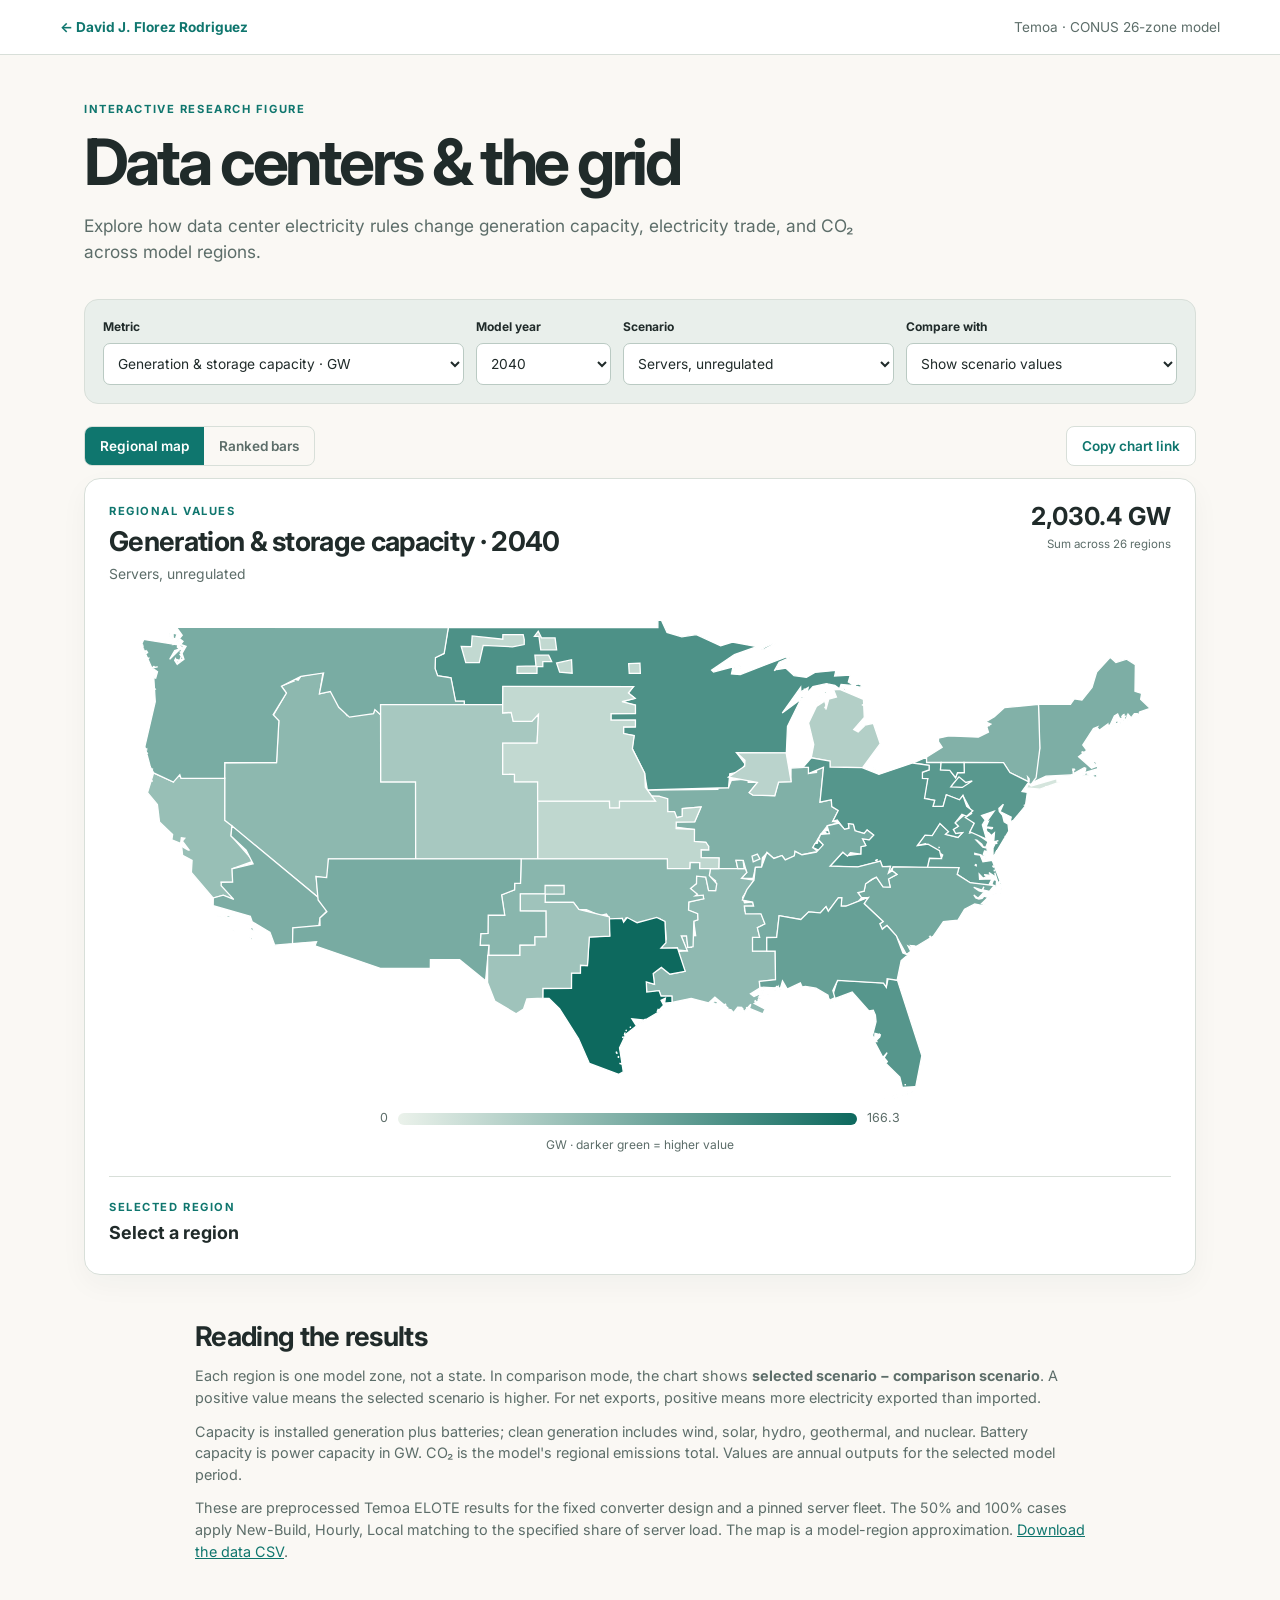
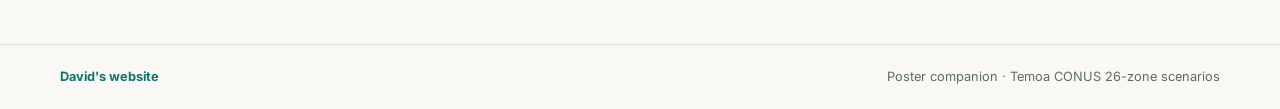
==== elote.html @ 329462c3 "temoa poster dashboard" ====
<!doctype html>
<html lang="en">
<head>
  <meta charset="utf-8">
  <meta name="viewport" content="width=device-width,initial-scale=1">
  <meta name="description" content="Explore regional results from Temoa data center scenarios: capacity, net electricity exports, and CO₂ emissions.">
  <title>Data centers & the grid · David J. Florez Rodriguez</title>
  <link rel="preconnect" href="https://fonts.googleapis.com">
  <link rel="preconnect" href="https://fonts.gstatic.com" crossorigin>
  <link href="https://fonts.googleapis.com/css2?family=Inter:wght@400;500;600;700&display=swap" rel="stylesheet">
  <link rel="stylesheet" href="elote.css">
  <script src="elote.js" defer></script>
</head>
<body>
  <a class="skip" href="#main">Skip to dashboard</a>
  <header class="topbar">
    <a class="home" href="index.html">← David J. Florez Rodriguez</a>
    <span>Temoa · CONUS 26-zone model</span>
  </header>
  <main id="main">
    <div class="intro">
      <div class="eyebrow">Interactive research figure</div>
      <h1>Data centers & the grid</h1>
      <p>Explore how data center electricity rules change generation capacity, electricity trade, and CO₂ across model regions.</p>
    </div>
    <section class="controls" aria-label="Chart controls">
      <div class="control"><label for="metric">Metric</label><select id="metric">
        <option value="capacity_gw">Generation & storage capacity · GW</option>
        <option value="clean_gw">Clean generation capacity · GW</option>
        <option value="battery_gw">Battery capacity · GW</option>
        <option value="net_exports_twh">Net electricity exports · TWh/yr</option>
        <option value="co2_mt">CO₂ emissions · Mt/yr</option>
      </select></div>
      <div class="control"><label for="year">Model year</label><select id="year">
        <option>2027</option><option>2030</option><option>2035</option><option selected>2040</option>
      </select></div>
      <div class="control"><label for="scenario">Scenario</label><select id="scenario">
        <option value="no_servers">No servers</option>
        <option value="unregulated" selected>Servers, unregulated</option>
        <option value="covered_50">Servers, 50% covered</option>
        <option value="covered_100">Servers, 100% covered</option>
      </select></div>
      <div class="control"><label for="compare">Compare with</label><select id="compare">
        <option value="none" selected>Show scenario values</option>
        <option value="no_servers">No servers</option>
        <option value="unregulated">Servers, unregulated</option>
        <option value="covered_50">Servers, 50% covered</option>
        <option value="covered_100">Servers, 100% covered</option>
      </select></div>
    </section>
    <div class="viewrow">
      <div class="segmented" aria-label="Graph type">
        <button id="map-tab" type="button" class="active" aria-pressed="true">Regional map</button>
        <button id="bars-tab" type="button" aria-pressed="false">Ranked bars</button>
      </div>
      <button id="share" type="button">Copy chart link</button>
    </div>
    <section class="chart" aria-label="Scenario results">
      <div class="chart-head"><div><div class="eyebrow" id="chart-kicker">Regional values</div><h2 id="chart-title"></h2><p id="chart-subtitle"></p></div><div id="national" class="national"></div></div>
      <div id="error" role="alert" hidden></div>
      <div id="map-panel"><svg id="map" role="img" aria-label="Map of modeled US electricity regions" viewBox="0 0 960 480" preserveAspectRatio="xMidYMid meet"></svg></div>
      <div id="bars-panel" hidden><div id="bars"></div></div>
      <div class="legend"><span id="legend-low"></span><div id="gradient"></div><span id="legend-high"></span></div>
      <p id="legend-note" class="legend-note"></p>
      <div class="region-detail" aria-live="polite"><div><span class="eyebrow">Selected region</span><h3 id="detail-region">Select a region</h3></div><div id="detail-value"></div></div>
    </section>
    <section class="notes">
      <h2>Reading the results</h2>
      <p>Each region is one model zone, not a state. In comparison mode, the chart shows <strong>selected scenario − comparison scenario</strong>. A positive value means the selected scenario is higher. For net exports, positive means more electricity exported than imported.</p>
      <p>Capacity is installed generation plus batteries; clean generation includes wind, solar, hydro, geothermal, and nuclear. Battery capacity is power capacity in GW. CO₂ is the model's regional emissions total. Values are annual outputs for the selected model period.</p>
      <p>These are preprocessed Temoa ELOTE results for the fixed converter design and a pinned server fleet. The 50% and 100% cases apply New-Build, Hourly, Local matching to the specified share of server load. The map is a model-region approximation. <a href="data/elote-regions.csv" download>Download the data CSV</a>.</p>
    </section>
  </main>
  <footer><a href="index.html">David's website</a><span>Poster companion · Temoa CONUS 26-zone scenarios</span></footer>
</body>
</html>
---- elote.css ----
:root{--bg:#faf8f4;--ink:#202b2a;--muted:#5c6d69;--accent:#0f766e;--line:#d8dfd9;--paper:#fff;--blue:#2866a4;--gold:#dda72a}
*{box-sizing:border-box}html{scroll-behavior:smooth}body{margin:0;background:var(--bg);color:var(--ink);font:16px/1.5 Inter,Arial,sans-serif}a{color:var(--accent)}.skip{position:absolute;left:-999px;top:0}.skip:focus{left:12px;z-index:9;background:#fff;padding:8px}.topbar{display:flex;justify-content:space-between;gap:12px;align-items:center;padding:17px max(24px,calc((100vw - 1160px)/2));border-bottom:1px solid var(--line);background:#fff;font-size:.85rem;color:var(--muted)}.topbar a{font-weight:700;text-decoration:none}main{max-width:1160px;margin:auto;padding:46px 24px 70px}.intro{max-width:790px}.eyebrow{text-transform:uppercase;letter-spacing:.14em;font-weight:700;font-size:.7rem;color:var(--accent)}h1{font-size:clamp(2.2rem,5vw,4rem);letter-spacing:-.055em;line-height:1.07;margin:10px 0 16px}h2{font-size:clamp(1.3rem,2.5vw,1.7rem);letter-spacing:-.025em;line-height:1.2;margin:6px 0}.intro p{font-size:1.08rem;color:var(--muted);margin:0 0 34px}.controls{display:grid;grid-template-columns:2fr .75fr 1.5fr 1.5fr;gap:12px;padding:18px;background:#e9efeb;border:1px solid var(--line);border-radius:14px}.control label{display:block;font-size:.75rem;font-weight:700;margin:0 0 7px}.control select{width:100%;font:inherit;font-size:.86rem;color:var(--ink);padding:11px 32px 11px 10px;border-radius:7px;border:1px solid #bacac3;background:#fff}.viewrow{display:flex;justify-content:space-between;align-items:center;margin:22px 0 12px;gap:10px}.segmented{display:flex;border:1px solid var(--line);border-radius:8px;overflow:hidden}.segmented button,#share{font:inherit;font-size:.85rem;font-weight:600;border:0;background:transparent;color:var(--muted);padding:9px 15px;cursor:pointer}.segmented button.active{background:var(--accent);color:#fff}#share{border:1px solid var(--line);border-radius:8px;background:#fff;color:var(--accent)}button:hover{filter:brightness(.96)}button:focus-visible,select:focus-visible,a:focus-visible,.region:focus-visible{outline:3px solid #f0b84b;outline-offset:2px}.chart{background:var(--paper);border:1px solid var(--line);border-radius:16px;padding:24px;box-shadow:0 10px 28px rgba(25,49,40,.04)}.chart-head{display:flex;justify-content:space-between;gap:20px;align-items:start}.chart-head p{color:var(--muted);font-size:.87rem;margin:4px 0}.national{text-align:right;min-width:160px}.national strong{display:block;font-size:1.55rem;line-height:1.1}.national span{font-size:.72rem;color:var(--muted)}#map-panel{width:100%;min-height:360px}#map{width:100%;height:auto;max-height:520px;display:block}.region{stroke:#fff;stroke-width:1.2;cursor:pointer;transition:stroke-width .15s,opacity .15s}.region:hover,.region.selected{stroke:#172f31;stroke-width:3.2}.region-label{font-size:12px;font-weight:700;fill:#172f31;paint-order:stroke;stroke:#fff;stroke-width:3px;pointer-events:none}.legend{display:flex;align-items:center;gap:10px;max-width:520px;margin:0 auto;font-size:.78rem;color:var(--muted)}#gradient{flex:1;height:12px;border-radius:20px;background:linear-gradient(90deg,#f1f5f1,#12685f)}.legend-note{text-align:center;font-size:.75rem;color:var(--muted);margin:8px 0 22px}.region-detail{border-top:1px solid var(--line);padding-top:16px;display:flex;justify-content:space-between;align-items:center;gap:14px}.region-detail h3{margin:3px 0;font-size:1.12rem}.region-detail #detail-value{text-align:right;font-size:1.18rem;font-weight:700}.region-detail small{display:block;color:var(--muted);font-size:.72rem;font-weight:400}#bars{max-height:520px;overflow:auto;padding:12px 4px 8px}.bar-row{display:grid;grid-template-columns:54px 1fr 86px;align-items:center;gap:10px;padding:5px 2px;cursor:pointer;border-radius:5px}.bar-row:hover,.bar-row.selected{background:#edf4ef}.bar-name{font-weight:700;font-size:.78rem}.bar-track{height:16px;position:relative;background:#f0f3ef;border-radius:3px}.bar-track:before{content:"";position:absolute;left:var(--zero);height:100%;border-left:1px solid #697a74;z-index:1}.bar-fill{position:absolute;top:1px;bottom:1px;border-radius:2px}.bar-number{text-align:right;font-variant-numeric:tabular-nums;font-size:.75rem}#error{padding:15px;background:#fff4df;border:1px solid #e8ca88;border-radius:8px}.notes{max-width:890px;margin:46px auto 0;color:var(--muted);font-size:.9rem}.notes h2{color:var(--ink)}.notes p{margin:12px 0}footer{display:flex;justify-content:space-between;gap:16px;padding:22px max(24px,calc((100vw - 1160px)/2));border-top:1px solid var(--line);color:var(--muted);font-size:.8rem}footer a{text-decoration:none;font-weight:700}@media(max-width:800px){.controls{grid-template-columns:1fr 1fr}.topbar span{display:none}.chart{padding:16px}.chart-head{display:block}.national{text-align:left;margin:14px 0}.region-label{display:none}}@media(max-width:520px){main{padding:30px 14px 50px}.controls{grid-template-columns:1fr}.viewrow{align-items:stretch}.segmented{flex:1}.segmented button{flex:1;padding:9px 5px}#share{font-size:.75rem;padding:8px}.chart{padding:12px}.chart-head p{font-size:.8rem}#map-panel{min-height:190px}.legend{font-size:.66rem}footer{display:block}footer span{display:block;margin-top:6px}}
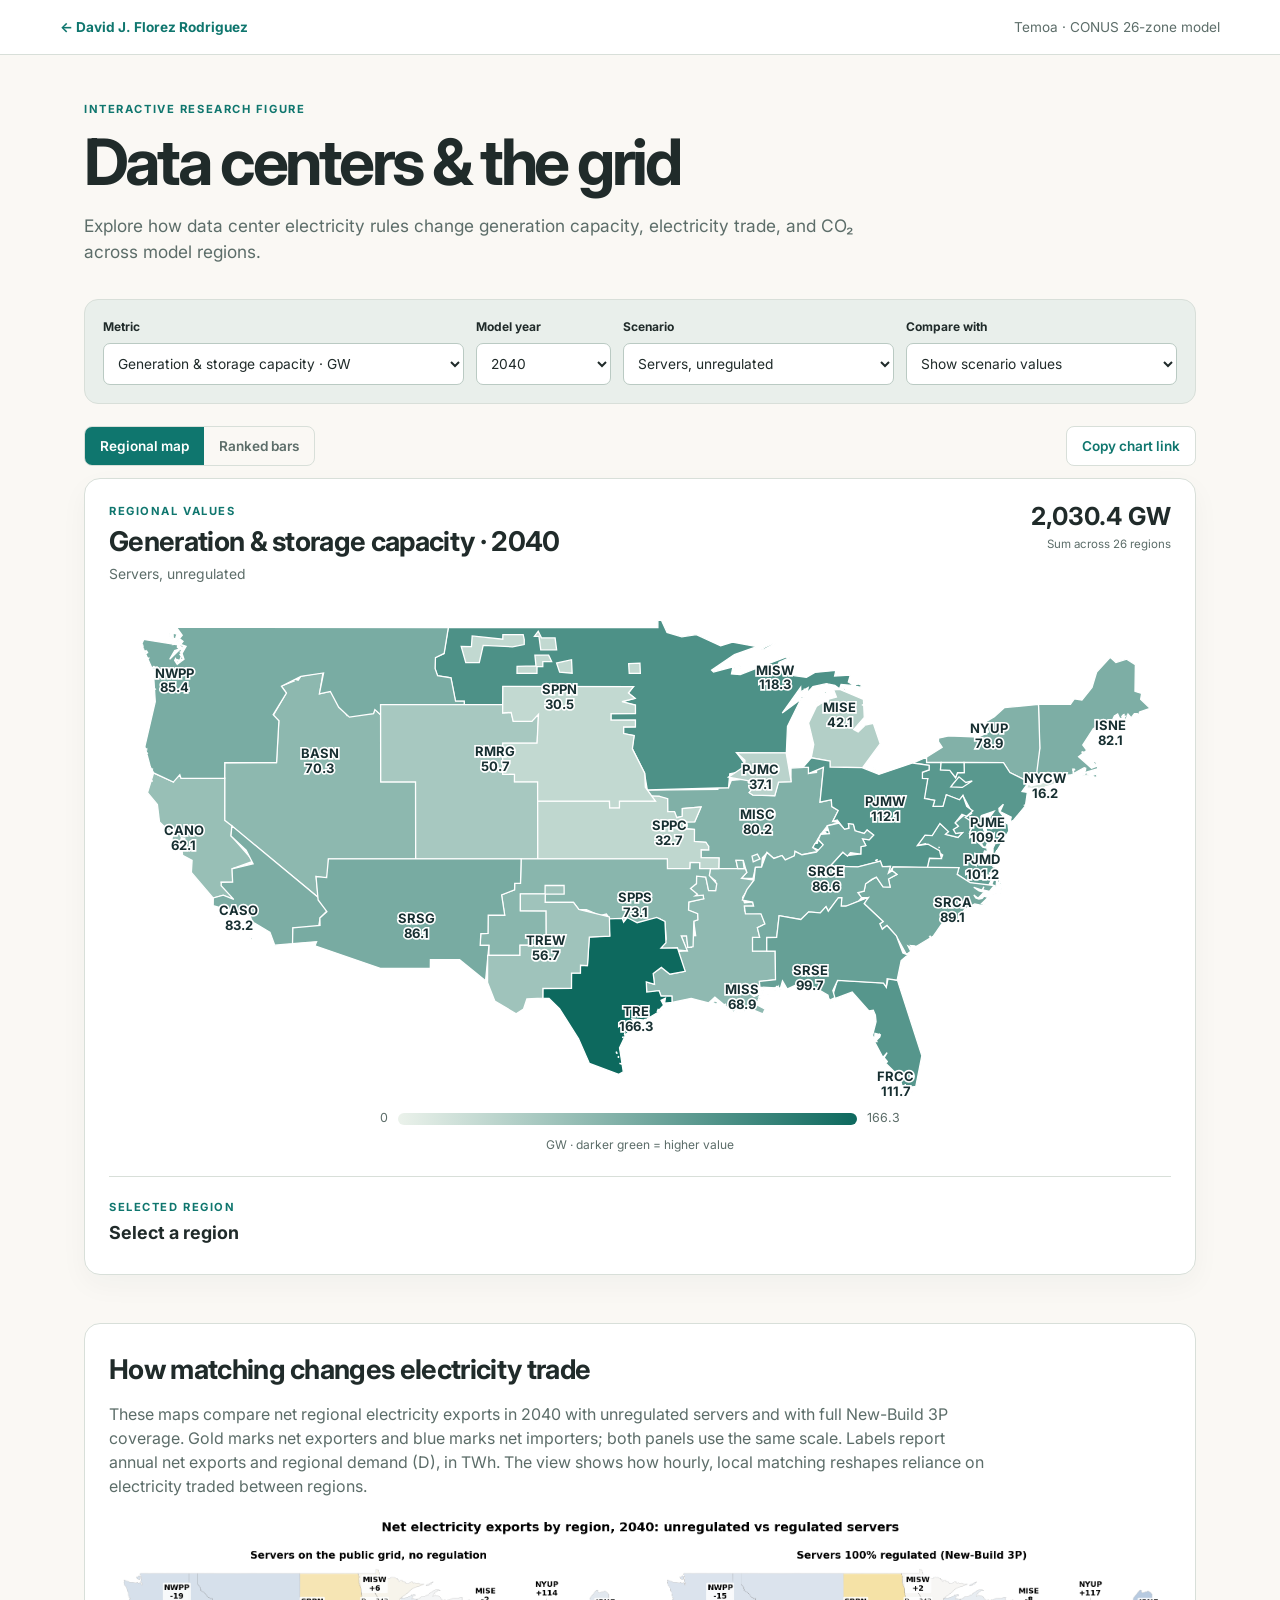
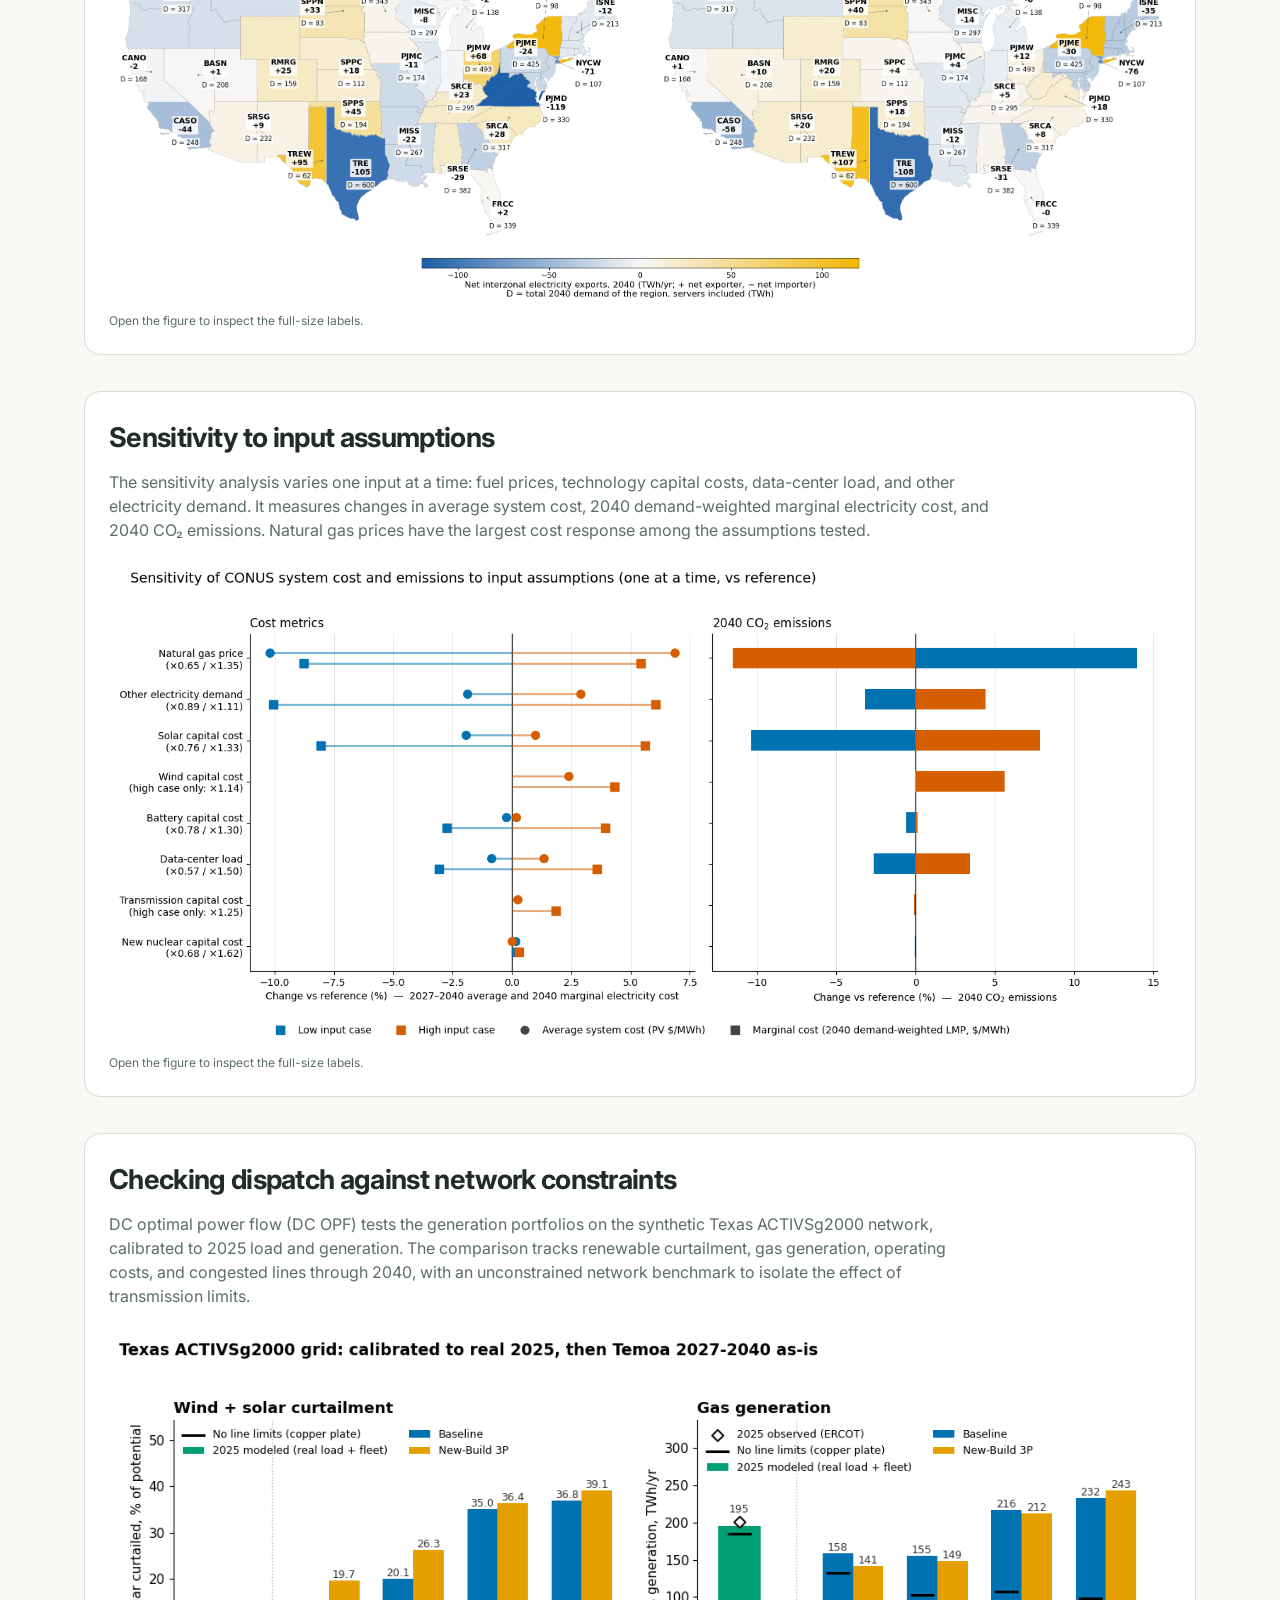
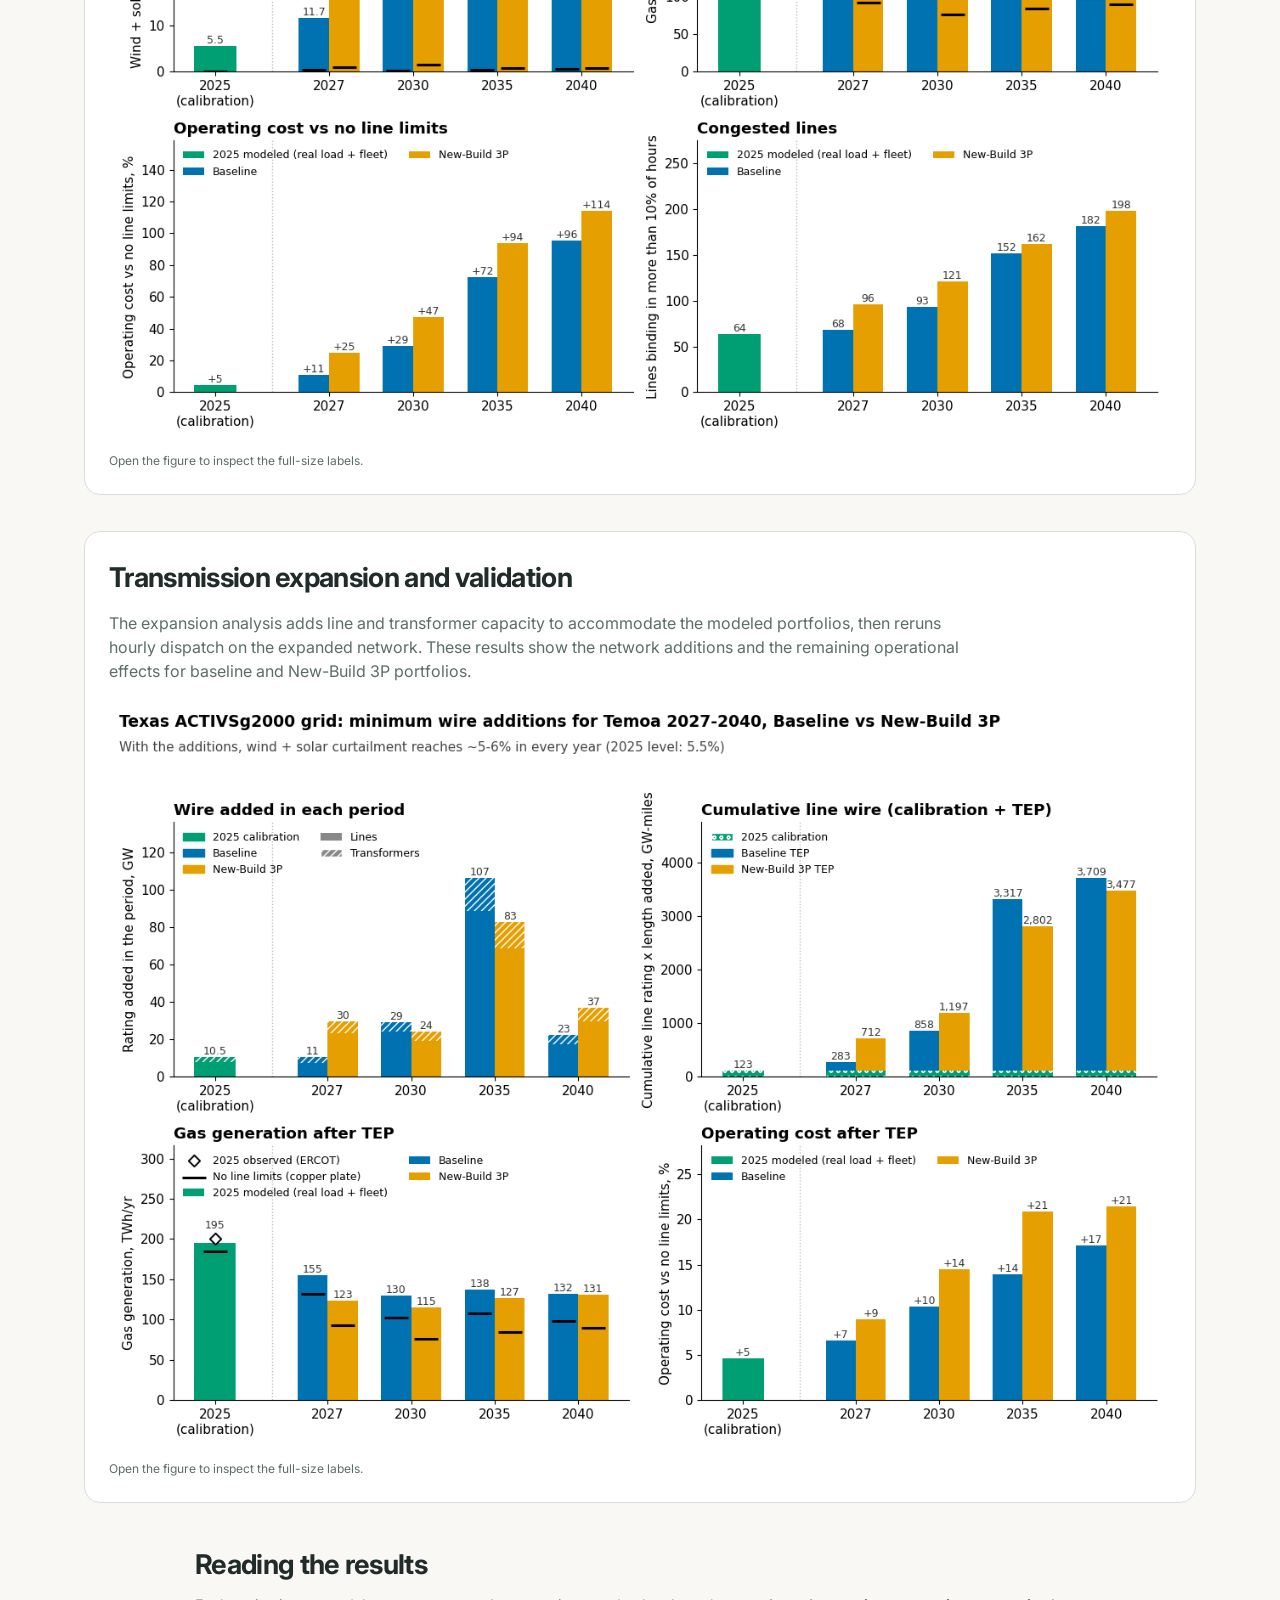
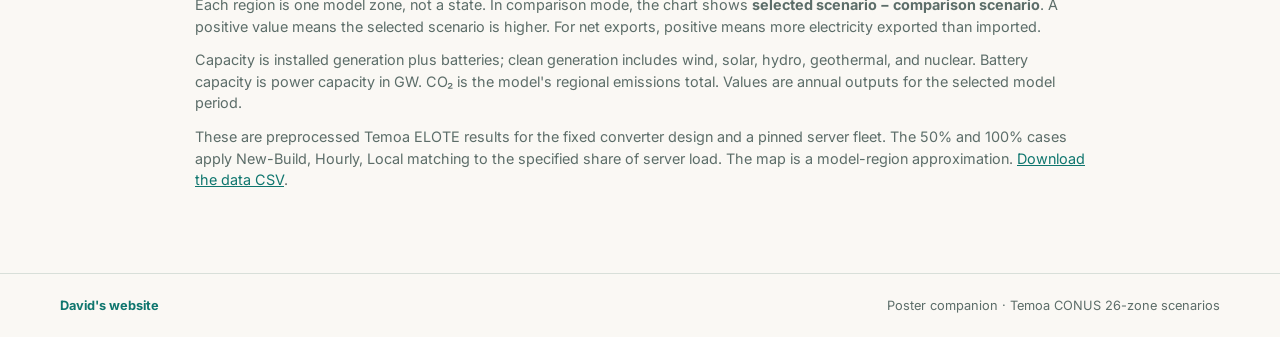
==== commit fd5c7766: "added fuel types, sensitivity, opf" ====
--- a/elote.html
+++ b/elote.html
@@ -27,6 +27,15 @@
       <div class="control"><label for="metric">Metric</label><select id="metric">
         <option value="capacity_gw">Generation & storage capacity · GW</option>
         <option value="clean_gw">Clean generation capacity · GW</option>
+        <option value="solar_gw">Solar capacity · GW</option>
+        <option value="wind_gw">Wind capacity · GW</option>
+        <option value="hydro_gw">Hydro capacity · GW</option>
+        <option value="geothermal_gw">Geothermal capacity · GW</option>
+        <option value="nuclear_gw">Nuclear capacity · GW</option>
+        <option value="coal_gw">Coal capacity · GW</option>
+        <option value="gas_gw">Natural gas capacity · GW</option>
+        <option value="biomass_gw">Biomass capacity · GW</option>
+        <option value="other_gw">Other generation capacity · GW</option>
         <option value="battery_gw">Battery capacity · GW</option>
         <option value="net_exports_twh">Net electricity exports · TWh/yr</option>
         <option value="co2_mt">CO₂ emissions · Mt/yr</option>
@@ -64,6 +73,7 @@
       <p id="legend-note" class="legend-note"></p>
       <div class="region-detail" aria-live="polite"><div><span class="eyebrow">Selected region</span><h3 id="detail-region">Select a region</h3></div><div id="detail-value"></div></div>
     </section>
+<section class="figure-gallery" aria-label="Supporting analyses"><article><h2>How matching changes electricity trade</h2><p>These maps compare net regional electricity exports in 2040 with unregulated servers and with full New-Build 3P coverage. Gold marks net exporters and blue marks net importers; both panels use the same scale. Labels report annual net exports and regional demand (D), in TWh. The view shows how hourly, local matching reshapes reliance on electricity traded between regions.</p><figure><a href="data/figures/elote_net_exports_unregulated_vs_newbuild3p_map_wide.png" target="_blank" rel="noopener"><img src="data/figures/elote_net_exports_unregulated_vs_newbuild3p_map_wide.png" alt="How matching changes electricity trade" loading="lazy" width="1500"></a><figcaption>Open the figure to inspect the full-size labels.</figcaption></figure></article><article><h2>Sensitivity to input assumptions</h2><p>The sensitivity analysis varies one input at a time: fuel prices, technology capital costs, data-center load, and other electricity demand. It measures changes in average system cost, 2040 demand-weighted marginal electricity cost, and 2040 CO₂ emissions. Natural gas prices have the largest cost response among the assumptions tested.</p><figure><a href="data/figures/pawpaw_sensitivity_tornado.png" target="_blank" rel="noopener"><img src="data/figures/pawpaw_sensitivity_tornado.png" alt="Sensitivity to input assumptions" loading="lazy" width="1500"></a><figcaption>Open the figure to inspect the full-size labels.</figcaption></figure></article><article><h2>Checking dispatch against network constraints</h2><p>DC optimal power flow (DC OPF) tests the generation portfolios on the synthetic Texas ACTIVSg2000 network, calibrated to 2025 load and generation. The comparison tracks renewable curtailment, gas generation, operating costs, and congested lines through 2040, with an unconstrained network benchmark to isolate the effect of transmission limits.</p><figure><a href="data/figures/dcopf_texas_asis_baseline_vs_newbuild3p.png" target="_blank" rel="noopener"><img src="data/figures/dcopf_texas_asis_baseline_vs_newbuild3p.png" alt="Checking dispatch against network constraints" loading="lazy" width="1500"></a><figcaption>Open the figure to inspect the full-size labels.</figcaption></figure></article><article><h2>Transmission expansion and validation</h2><p>The expansion analysis adds line and transformer capacity to accommodate the modeled portfolios, then reruns hourly dispatch on the expanded network. These results show the network additions and the remaining operational effects for baseline and New-Build 3P portfolios.</p><figure><a href="data/figures/dcopf_texas_tep_baseline_vs_newbuild3p.png" target="_blank" rel="noopener"><img src="data/figures/dcopf_texas_tep_baseline_vs_newbuild3p.png" alt="Transmission expansion and validation" loading="lazy" width="1500"></a><figcaption>Open the figure to inspect the full-size labels.</figcaption></figure></article></section>
     <section class="notes">
       <h2>Reading the results</h2>
       <p>Each region is one model zone, not a state. In comparison mode, the chart shows <strong>selected scenario − comparison scenario</strong>. A positive value means the selected scenario is higher. For net exports, positive means more electricity exported than imported.</p>
--- a/elote.css
+++ b/elote.css
@@ -1,2 +1,4 @@
 :root{--bg:#faf8f4;--ink:#202b2a;--muted:#5c6d69;--accent:#0f766e;--line:#d8dfd9;--paper:#fff;--blue:#2866a4;--gold:#dda72a}
 *{box-sizing:border-box}html{scroll-behavior:smooth}body{margin:0;background:var(--bg);color:var(--ink);font:16px/1.5 Inter,Arial,sans-serif}a{color:var(--accent)}.skip{position:absolute;left:-999px;top:0}.skip:focus{left:12px;z-index:9;background:#fff;padding:8px}.topbar{display:flex;justify-content:space-between;gap:12px;align-items:center;padding:17px max(24px,calc((100vw - 1160px)/2));border-bottom:1px solid var(--line);background:#fff;font-size:.85rem;color:var(--muted)}.topbar a{font-weight:700;text-decoration:none}main{max-width:1160px;margin:auto;padding:46px 24px 70px}.intro{max-width:790px}.eyebrow{text-transform:uppercase;letter-spacing:.14em;font-weight:700;font-size:.7rem;color:var(--accent)}h1{font-size:clamp(2.2rem,5vw,4rem);letter-spacing:-.055em;line-height:1.07;margin:10px 0 16px}h2{font-size:clamp(1.3rem,2.5vw,1.7rem);letter-spacing:-.025em;line-height:1.2;margin:6px 0}.intro p{font-size:1.08rem;color:var(--muted);margin:0 0 34px}.controls{display:grid;grid-template-columns:2fr .75fr 1.5fr 1.5fr;gap:12px;padding:18px;background:#e9efeb;border:1px solid var(--line);border-radius:14px}.control label{display:block;font-size:.75rem;font-weight:700;margin:0 0 7px}.control select{width:100%;font:inherit;font-size:.86rem;color:var(--ink);padding:11px 32px 11px 10px;border-radius:7px;border:1px solid #bacac3;background:#fff}.viewrow{display:flex;justify-content:space-between;align-items:center;margin:22px 0 12px;gap:10px}.segmented{display:flex;border:1px solid var(--line);border-radius:8px;overflow:hidden}.segmented button,#share{font:inherit;font-size:.85rem;font-weight:600;border:0;background:transparent;color:var(--muted);padding:9px 15px;cursor:pointer}.segmented button.active{background:var(--accent);color:#fff}#share{border:1px solid var(--line);border-radius:8px;background:#fff;color:var(--accent)}button:hover{filter:brightness(.96)}button:focus-visible,select:focus-visible,a:focus-visible,.region:focus-visible{outline:3px solid #f0b84b;outline-offset:2px}.chart{background:var(--paper);border:1px solid var(--line);border-radius:16px;padding:24px;box-shadow:0 10px 28px rgba(25,49,40,.04)}.chart-head{display:flex;justify-content:space-between;gap:20px;align-items:start}.chart-head p{color:var(--muted);font-size:.87rem;margin:4px 0}.national{text-align:right;min-width:160px}.national strong{display:block;font-size:1.55rem;line-height:1.1}.national span{font-size:.72rem;color:var(--muted)}#map-panel{width:100%;min-height:360px}#map{width:100%;height:auto;max-height:520px;display:block}.region{stroke:#fff;stroke-width:1.2;cursor:pointer;transition:stroke-width .15s,opacity .15s}.region:hover,.region.selected{stroke:#172f31;stroke-width:3.2}.region-label{font-size:12px;font-weight:700;fill:#172f31;paint-order:stroke;stroke:#fff;stroke-width:3px;pointer-events:none}.legend{display:flex;align-items:center;gap:10px;max-width:520px;margin:0 auto;font-size:.78rem;color:var(--muted)}#gradient{flex:1;height:12px;border-radius:20px;background:linear-gradient(90deg,#f1f5f1,#12685f)}.legend-note{text-align:center;font-size:.75rem;color:var(--muted);margin:8px 0 22px}.region-detail{border-top:1px solid var(--line);padding-top:16px;display:flex;justify-content:space-between;align-items:center;gap:14px}.region-detail h3{margin:3px 0;font-size:1.12rem}.region-detail #detail-value{text-align:right;font-size:1.18rem;font-weight:700}.region-detail small{display:block;color:var(--muted);font-size:.72rem;font-weight:400}#bars{max-height:520px;overflow:auto;padding:12px 4px 8px}.bar-row{display:grid;grid-template-columns:54px 1fr 86px;align-items:center;gap:10px;padding:5px 2px;cursor:pointer;border-radius:5px}.bar-row:hover,.bar-row.selected{background:#edf4ef}.bar-name{font-weight:700;font-size:.78rem}.bar-track{height:16px;position:relative;background:#f0f3ef;border-radius:3px}.bar-track:before{content:"";position:absolute;left:var(--zero);height:100%;border-left:1px solid #697a74;z-index:1}.bar-fill{position:absolute;top:1px;bottom:1px;border-radius:2px}.bar-number{text-align:right;font-variant-numeric:tabular-nums;font-size:.75rem}#error{padding:15px;background:#fff4df;border:1px solid #e8ca88;border-radius:8px}.notes{max-width:890px;margin:46px auto 0;color:var(--muted);font-size:.9rem}.notes h2{color:var(--ink)}.notes p{margin:12px 0}footer{display:flex;justify-content:space-between;gap:16px;padding:22px max(24px,calc((100vw - 1160px)/2));border-top:1px solid var(--line);color:var(--muted);font-size:.8rem}footer a{text-decoration:none;font-weight:700}@media(max-width:800px){.controls{grid-template-columns:1fr 1fr}.topbar span{display:none}.chart{padding:16px}.chart-head{display:block}.national{text-align:left;margin:14px 0}.region-label{display:none}}@media(max-width:520px){main{padding:30px 14px 50px}.controls{grid-template-columns:1fr}.viewrow{align-items:stretch}.segmented{flex:1}.segmented button{flex:1;padding:9px 5px}#share{font-size:.75rem;padding:8px}.chart{padding:12px}.chart-head p{font-size:.8rem}#map-panel{min-height:190px}.legend{font-size:.66rem}footer{display:block}footer span{display:block;margin-top:6px}}
+
+.figure-gallery{margin-top:48px}.figure-gallery article{margin:36px 0;padding:24px;background:white;border:1px solid var(--line);border-radius:16px}.figure-gallery p{max-width:880px;color:var(--muted)}.figure-gallery figure{margin:20px 0 0}.figure-gallery img{display:block;width:100%;height:auto}.figure-gallery figcaption{font-size:.75rem;color:var(--muted);margin-top:10px}@media(max-width:800px){.region-label{display:block;font-size:10px}}
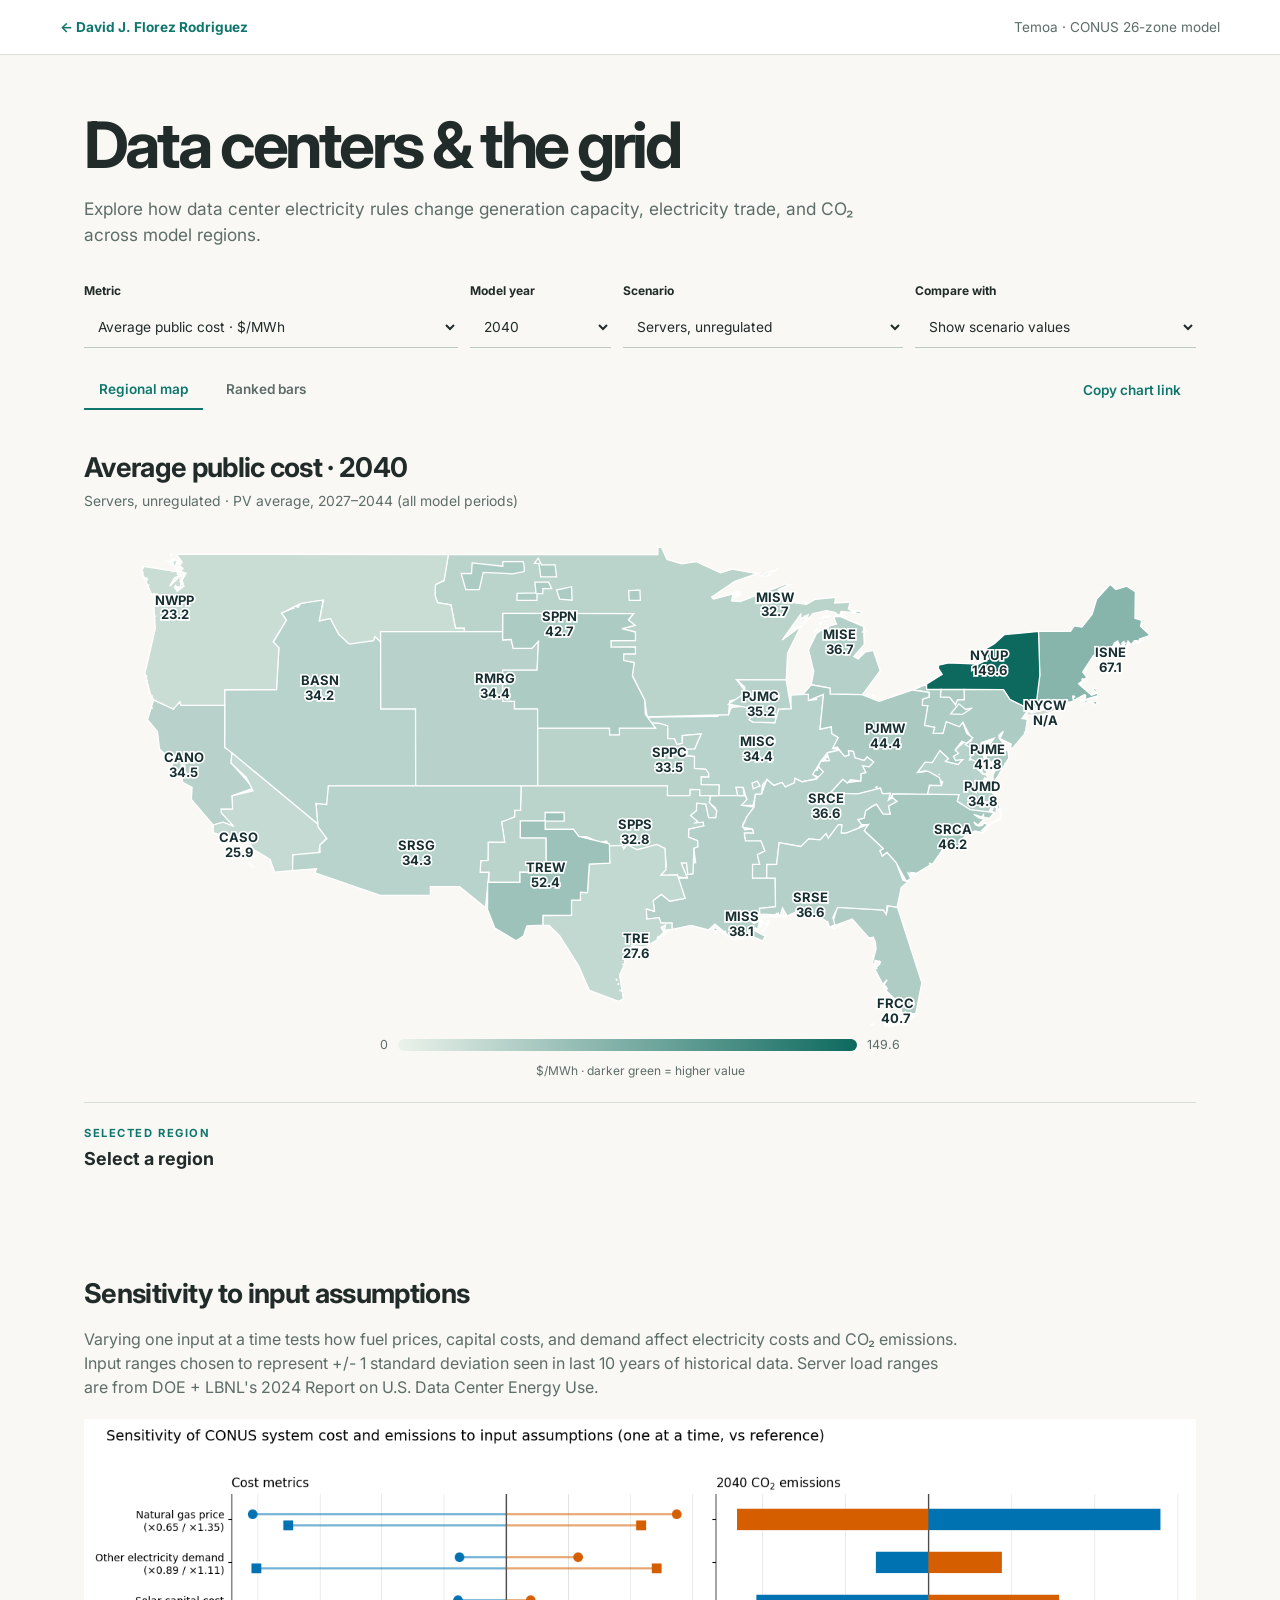
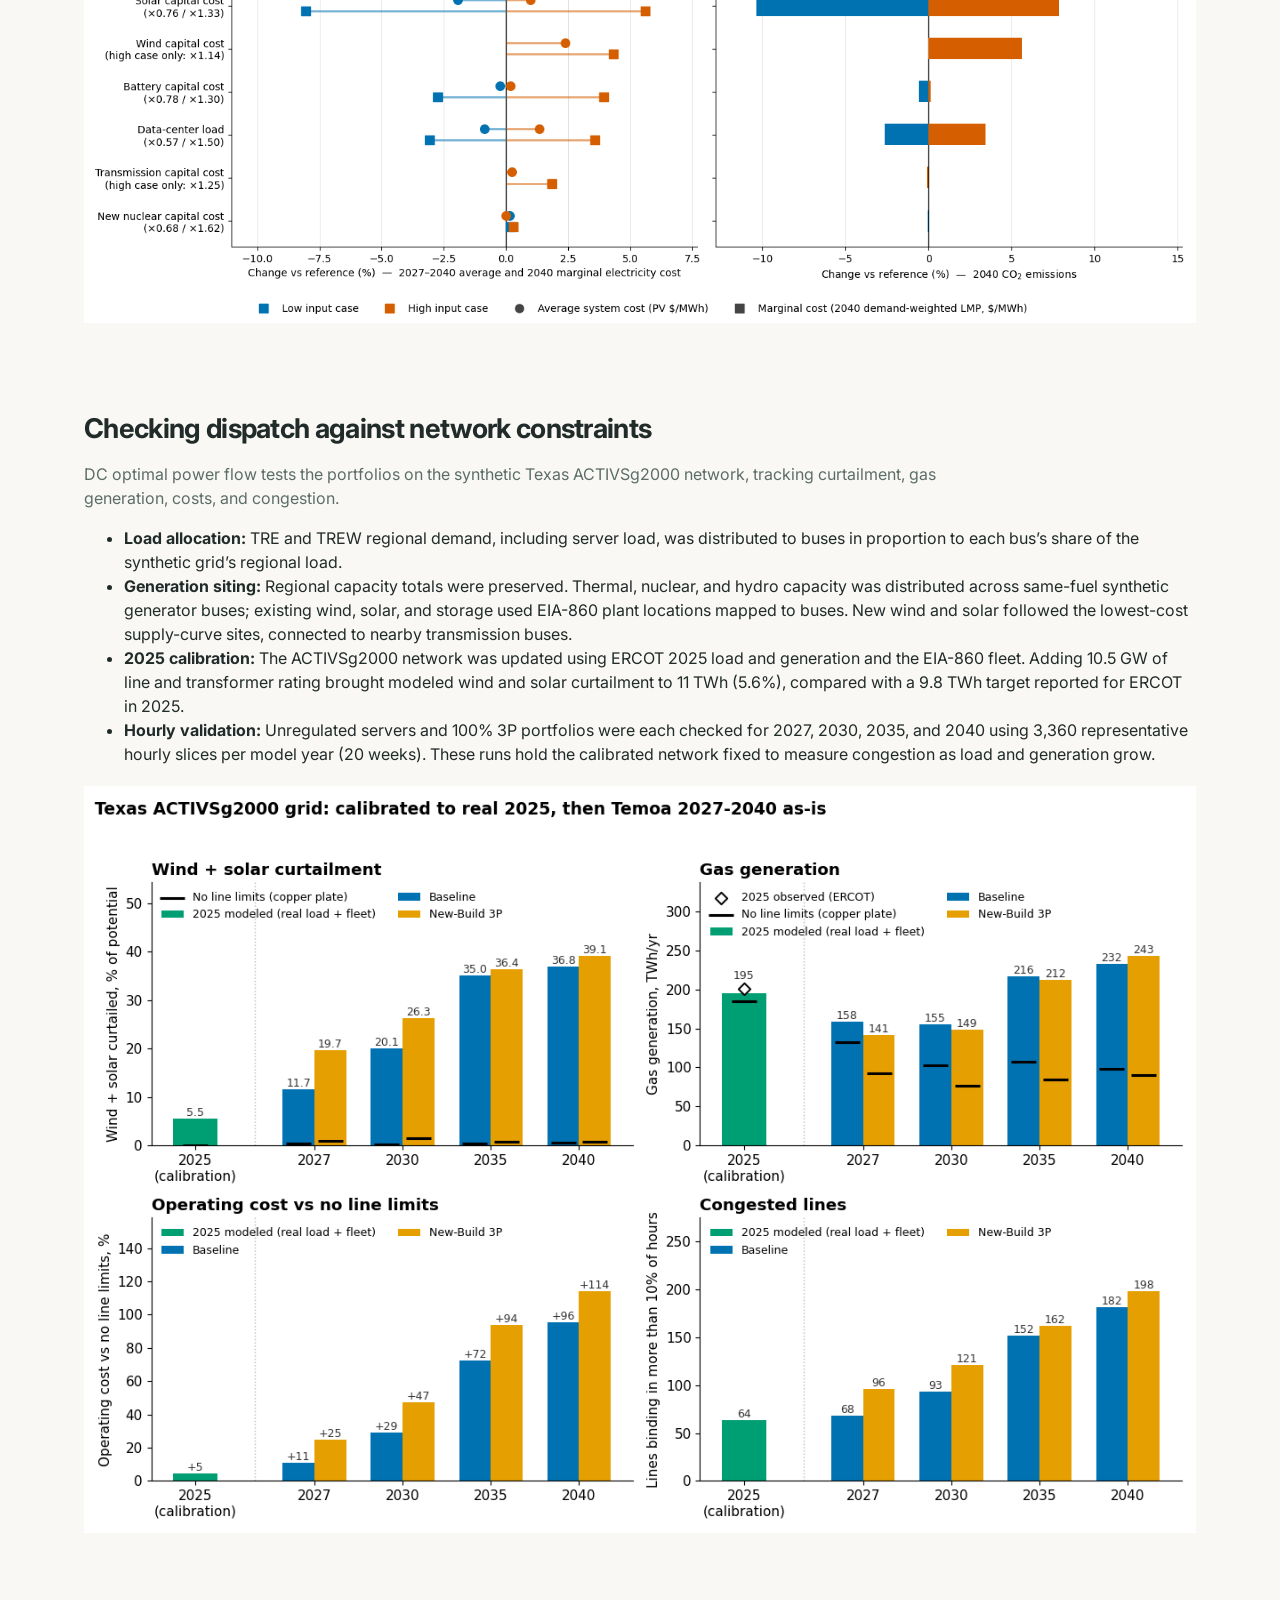
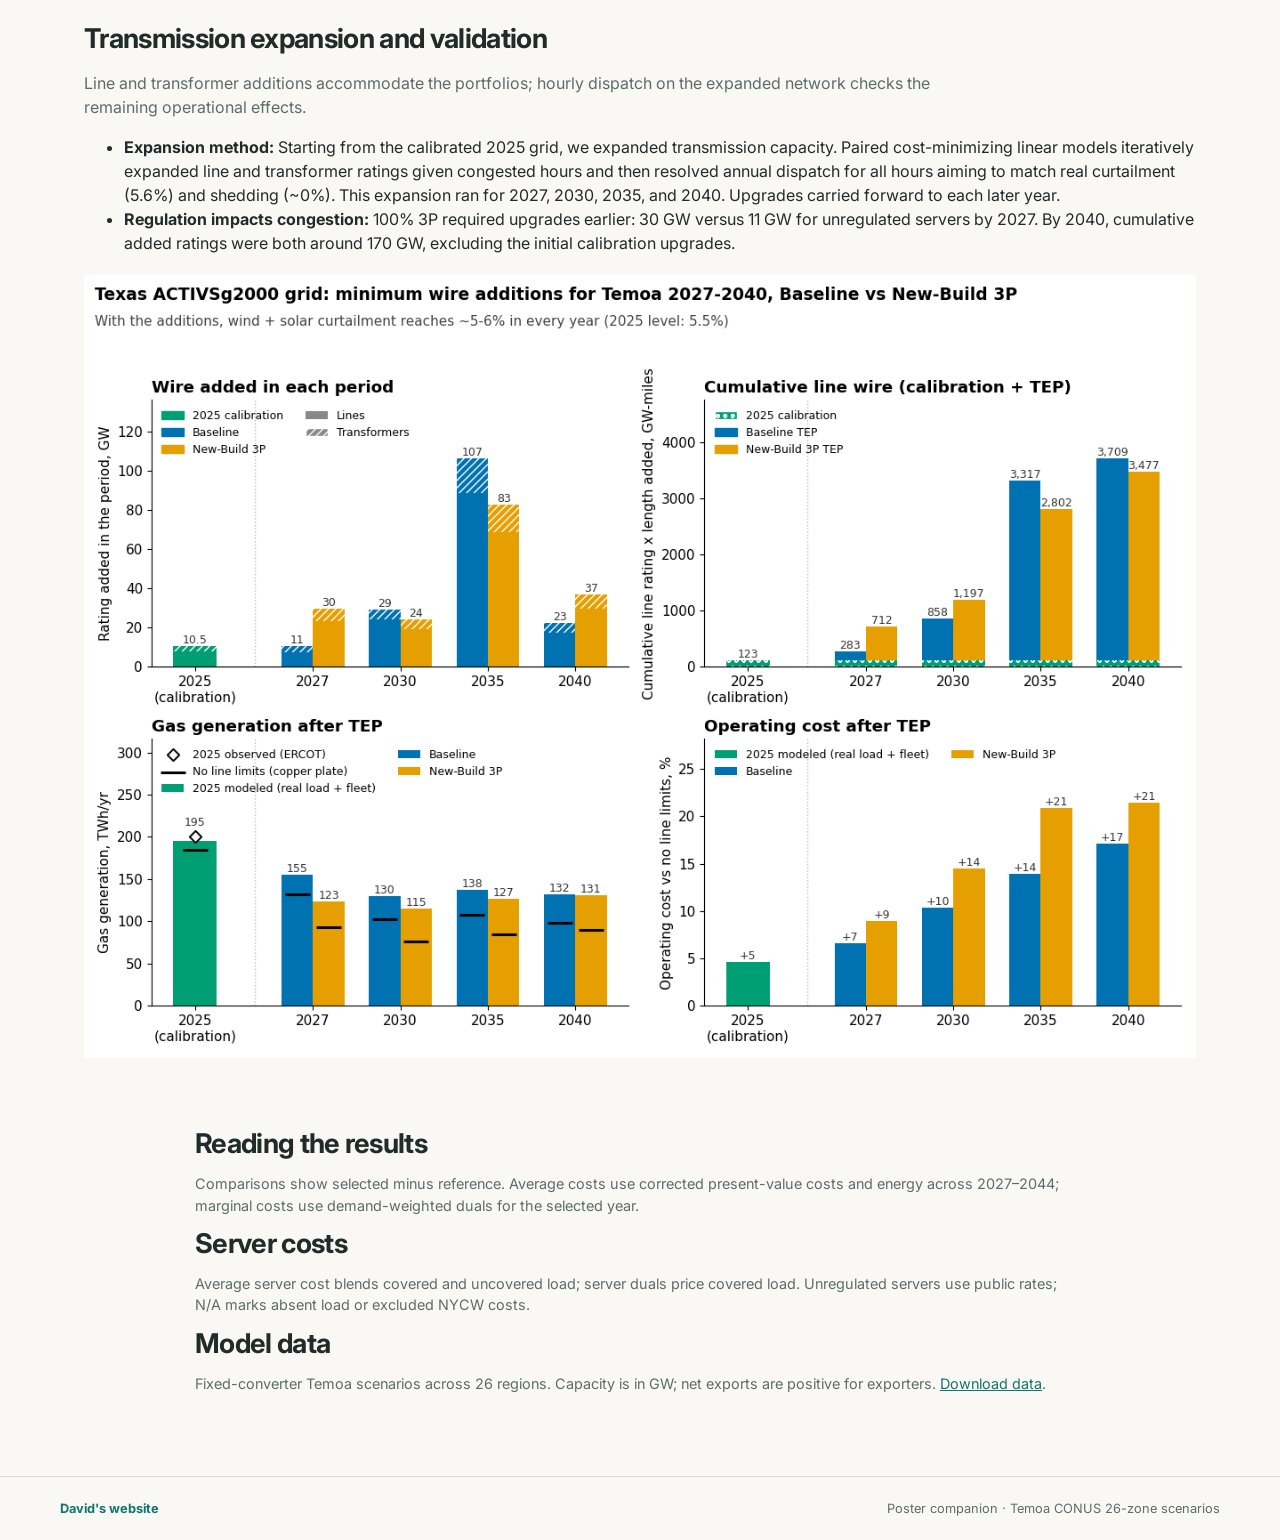
==== commit 4505ef0e: "sensitivity and opf validation polishing" ====
--- a/elote.html
+++ b/elote.html
@@ -19,12 +19,15 @@
   </header>
   <main id="main">
     <div class="intro">
-      <div class="eyebrow">Interactive research figure</div>
       <h1>Data centers & the grid</h1>
       <p>Explore how data center electricity rules change generation capacity, electricity trade, and CO₂ across model regions.</p>
     </div>
     <section class="controls" aria-label="Chart controls">
       <div class="control"><label for="metric">Metric</label><select id="metric">
+        <option value="public_avg_cost">Average public cost · $/MWh</option>
+        <option value="server_avg_cost">Average server cost · $/MWh</option>
+        <option value="public_marginal_cost">Public marginal cost (duals) · $/MWh</option>
+        <option value="server_marginal_cost">Server marginal cost (duals) · $/MWh</option>
         <option value="capacity_gw">Generation & storage capacity · GW</option>
         <option value="clean_gw">Clean generation capacity · GW</option>
         <option value="solar_gw">Solar capacity · GW</option>
@@ -65,7 +68,7 @@
       <button id="share" type="button">Copy chart link</button>
     </div>
     <section class="chart" aria-label="Scenario results">
-      <div class="chart-head"><div><div class="eyebrow" id="chart-kicker">Regional values</div><h2 id="chart-title"></h2><p id="chart-subtitle"></p></div><div id="national" class="national"></div></div>
+      <div class="chart-head"><div><h2 id="chart-title"></h2><p id="chart-subtitle"></p></div><div id="national" class="national"></div></div>
       <div id="error" role="alert" hidden></div>
       <div id="map-panel"><svg id="map" role="img" aria-label="Map of modeled US electricity regions" viewBox="0 0 960 480" preserveAspectRatio="xMidYMid meet"></svg></div>
       <div id="bars-panel" hidden><div id="bars"></div></div>
@@ -73,12 +76,26 @@
       <p id="legend-note" class="legend-note"></p>
       <div class="region-detail" aria-live="polite"><div><span class="eyebrow">Selected region</span><h3 id="detail-region">Select a region</h3></div><div id="detail-value"></div></div>
     </section>
-<section class="figure-gallery" aria-label="Supporting analyses"><article><h2>How matching changes electricity trade</h2><p>These maps compare net regional electricity exports in 2040 with unregulated servers and with full New-Build 3P coverage. Gold marks net exporters and blue marks net importers; both panels use the same scale. Labels report annual net exports and regional demand (D), in TWh. The view shows how hourly, local matching reshapes reliance on electricity traded between regions.</p><figure><a href="data/figures/elote_net_exports_unregulated_vs_newbuild3p_map_wide.png" target="_blank" rel="noopener"><img src="data/figures/elote_net_exports_unregulated_vs_newbuild3p_map_wide.png" alt="How matching changes electricity trade" loading="lazy" width="1500"></a><figcaption>Open the figure to inspect the full-size labels.</figcaption></figure></article><article><h2>Sensitivity to input assumptions</h2><p>The sensitivity analysis varies one input at a time: fuel prices, technology capital costs, data-center load, and other electricity demand. It measures changes in average system cost, 2040 demand-weighted marginal electricity cost, and 2040 CO₂ emissions. Natural gas prices have the largest cost response among the assumptions tested.</p><figure><a href="data/figures/pawpaw_sensitivity_tornado.png" target="_blank" rel="noopener"><img src="data/figures/pawpaw_sensitivity_tornado.png" alt="Sensitivity to input assumptions" loading="lazy" width="1500"></a><figcaption>Open the figure to inspect the full-size labels.</figcaption></figure></article><article><h2>Checking dispatch against network constraints</h2><p>DC optimal power flow (DC OPF) tests the generation portfolios on the synthetic Texas ACTIVSg2000 network, calibrated to 2025 load and generation. The comparison tracks renewable curtailment, gas generation, operating costs, and congested lines through 2040, with an unconstrained network benchmark to isolate the effect of transmission limits.</p><figure><a href="data/figures/dcopf_texas_asis_baseline_vs_newbuild3p.png" target="_blank" rel="noopener"><img src="data/figures/dcopf_texas_asis_baseline_vs_newbuild3p.png" alt="Checking dispatch against network constraints" loading="lazy" width="1500"></a><figcaption>Open the figure to inspect the full-size labels.</figcaption></figure></article><article><h2>Transmission expansion and validation</h2><p>The expansion analysis adds line and transformer capacity to accommodate the modeled portfolios, then reruns hourly dispatch on the expanded network. These results show the network additions and the remaining operational effects for baseline and New-Build 3P portfolios.</p><figure><a href="data/figures/dcopf_texas_tep_baseline_vs_newbuild3p.png" target="_blank" rel="noopener"><img src="data/figures/dcopf_texas_tep_baseline_vs_newbuild3p.png" alt="Transmission expansion and validation" loading="lazy" width="1500"></a><figcaption>Open the figure to inspect the full-size labels.</figcaption></figure></article></section>
+<section class="figure-gallery" aria-label="Supporting analyses"><article><h2>Sensitivity to input assumptions</h2><p>Varying one input at a time tests how fuel prices, capital costs, and demand affect electricity costs and CO₂ emissions. Input ranges chosen to represent +/- 1 standard deviation seen in last 10 years of historical data. Server load ranges are from DOE + LBNL's 2024 Report on U.S. Data Center Energy Use.</p><figure><a href="data/figures/pawpaw_sensitivity_tornado.png" target="_blank" rel="noopener"><img src="data/figures/pawpaw_sensitivity_tornado.png" alt="Sensitivity to input assumptions" loading="lazy" width="1500"></a></figure></article><article><h2>Checking dispatch against network constraints</h2><p>DC optimal power flow tests the portfolios on the synthetic Texas ACTIVSg2000 network, tracking curtailment, gas generation, costs, and congestion.</p>
+<ul>
+  <li><strong>Load allocation:</strong> TRE and TREW regional demand, including server load, was distributed to buses in proportion to each bus’s share of the synthetic grid’s regional load.</li>
+  <li><strong>Generation siting:</strong> Regional capacity totals were preserved. Thermal, nuclear, and hydro capacity was distributed across same-fuel synthetic generator buses; existing wind, solar, and storage used EIA-860 plant locations mapped to buses. New wind and solar followed the lowest-cost supply-curve sites, connected to nearby transmission buses.</li>
+  <li><strong>2025 calibration:</strong> The ACTIVSg2000 network was updated using ERCOT 2025 load and generation and the EIA-860 fleet. Adding 10.5 GW of line and transformer rating brought modeled wind and solar curtailment to 11 TWh (5.6%), compared with a 9.8 TWh target reported for ERCOT in 2025.</li>
+  <li><strong>Hourly validation:</strong> Unregulated servers and 100% 3P portfolios were each checked for 2027, 2030, 2035, and 2040 using 3,360 representative hourly slices per model year (20 weeks). These runs hold the calibrated network fixed to measure congestion as load and generation grow.</li>
+</ul>
+<figure><a href="data/figures/dcopf_texas_asis_baseline_vs_newbuild3p.png" target="_blank" rel="noopener"><img src="data/figures/dcopf_texas_asis_baseline_vs_newbuild3p.png" alt="Checking dispatch against network constraints" loading="lazy" width="1500"></a></figure></article><article><h2>Transmission expansion and validation</h2><p>Line and transformer additions accommodate the portfolios; hourly dispatch on the expanded network checks the remaining operational effects.</p>
+<ul>
+  <li><strong>Expansion method:</strong> Starting from the calibrated 2025 grid, we expanded transmission capacity. Paired cost-minimizing linear models iteratively expanded line and transformer ratings given congested hours and then resolved annual dispatch for all hours aiming to match real curtailment (5.6%) and shedding (~0%). This expansion ran for 2027, 2030, 2035, and 2040. Upgrades carried forward to each later year.</li>
+  <li><strong>Regulation impacts congestion:</strong> 100% 3P required upgrades earlier: 30 GW versus 11 GW for unregulated servers by 2027. By 2040, cumulative added ratings were both around 170 GW, excluding the initial calibration upgrades.</li>
+</ul>
+<figure><a href="data/figures/dcopf_texas_tep_baseline_vs_newbuild3p.png" target="_blank" rel="noopener"><img src="data/figures/dcopf_texas_tep_baseline_vs_newbuild3p.png" alt="Transmission expansion and validation" loading="lazy" width="1500"></a></figure></article></section>
     <section class="notes">
       <h2>Reading the results</h2>
-      <p>Each region is one model zone, not a state. In comparison mode, the chart shows <strong>selected scenario − comparison scenario</strong>. A positive value means the selected scenario is higher. For net exports, positive means more electricity exported than imported.</p>
-      <p>Capacity is installed generation plus batteries; clean generation includes wind, solar, hydro, geothermal, and nuclear. Battery capacity is power capacity in GW. CO₂ is the model's regional emissions total. Values are annual outputs for the selected model period.</p>
-      <p>These are preprocessed Temoa ELOTE results for the fixed converter design and a pinned server fleet. The 50% and 100% cases apply New-Build, Hourly, Local matching to the specified share of server load. The map is a model-region approximation. <a href="data/elote-regions.csv" download>Download the data CSV</a>.</p>
+      <p>Comparisons show selected minus reference. Average costs use corrected present-value costs and energy across 2027–2044; marginal costs use demand-weighted duals for the selected year.</p>
+      <h2>Server costs</h2>
+      <p>Average server cost blends covered and uncovered load; server duals price covered load. Unregulated servers use public rates; N/A marks absent load or excluded NYCW costs.</p>
+      <h2>Model data</h2>
+      <p>Fixed-converter Temoa scenarios across 26 regions. Capacity is in GW; net exports are positive for exporters. <a href="data/elote-regions.csv" download>Download data</a>.</p>
     </section>
   </main>
   <footer><a href="index.html">David's website</a><span>Poster companion · Temoa CONUS 26-zone scenarios</span></footer>
--- a/elote.css
+++ b/elote.css
@@ -2,3 +2,15 @@
 *{box-sizing:border-box}html{scroll-behavior:smooth}body{margin:0;background:var(--bg);color:var(--ink);font:16px/1.5 Inter,Arial,sans-serif}a{color:var(--accent)}.skip{position:absolute;left:-999px;top:0}.skip:focus{left:12px;z-index:9;background:#fff;padding:8px}.topbar{display:flex;justify-content:space-between;gap:12px;align-items:center;padding:17px max(24px,calc((100vw - 1160px)/2));border-bottom:1px solid var(--line);background:#fff;font-size:.85rem;color:var(--muted)}.topbar a{font-weight:700;text-decoration:none}main{max-width:1160px;margin:auto;padding:46px 24px 70px}.intro{max-width:790px}.eyebrow{text-transform:uppercase;letter-spacing:.14em;font-weight:700;font-size:.7rem;color:var(--accent)}h1{font-size:clamp(2.2rem,5vw,4rem);letter-spacing:-.055em;line-height:1.07;margin:10px 0 16px}h2{font-size:clamp(1.3rem,2.5vw,1.7rem);letter-spacing:-.025em;line-height:1.2;margin:6px 0}.intro p{font-size:1.08rem;color:var(--muted);margin:0 0 34px}.controls{display:grid;grid-template-columns:2fr .75fr 1.5fr 1.5fr;gap:12px;padding:18px;background:#e9efeb;border:1px solid var(--line);border-radius:14px}.control label{display:block;font-size:.75rem;font-weight:700;margin:0 0 7px}.control select{width:100%;font:inherit;font-size:.86rem;color:var(--ink);padding:11px 32px 11px 10px;border-radius:7px;border:1px solid #bacac3;background:#fff}.viewrow{display:flex;justify-content:space-between;align-items:center;margin:22px 0 12px;gap:10px}.segmented{display:flex;border:1px solid var(--line);border-radius:8px;overflow:hidden}.segmented button,#share{font:inherit;font-size:.85rem;font-weight:600;border:0;background:transparent;color:var(--muted);padding:9px 15px;cursor:pointer}.segmented button.active{background:var(--accent);color:#fff}#share{border:1px solid var(--line);border-radius:8px;background:#fff;color:var(--accent)}button:hover{filter:brightness(.96)}button:focus-visible,select:focus-visible,a:focus-visible,.region:focus-visible{outline:3px solid #f0b84b;outline-offset:2px}.chart{background:var(--paper);border:1px solid var(--line);border-radius:16px;padding:24px;box-shadow:0 10px 28px rgba(25,49,40,.04)}.chart-head{display:flex;justify-content:space-between;gap:20px;align-items:start}.chart-head p{color:var(--muted);font-size:.87rem;margin:4px 0}.national{text-align:right;min-width:160px}.national strong{display:block;font-size:1.55rem;line-height:1.1}.national span{font-size:.72rem;color:var(--muted)}#map-panel{width:100%;min-height:360px}#map{width:100%;height:auto;max-height:520px;display:block}.region{stroke:#fff;stroke-width:1.2;cursor:pointer;transition:stroke-width .15s,opacity .15s}.region:hover,.region.selected{stroke:#172f31;stroke-width:3.2}.region-label{font-size:12px;font-weight:700;fill:#172f31;paint-order:stroke;stroke:#fff;stroke-width:3px;pointer-events:none}.legend{display:flex;align-items:center;gap:10px;max-width:520px;margin:0 auto;font-size:.78rem;color:var(--muted)}#gradient{flex:1;height:12px;border-radius:20px;background:linear-gradient(90deg,#f1f5f1,#12685f)}.legend-note{text-align:center;font-size:.75rem;color:var(--muted);margin:8px 0 22px}.region-detail{border-top:1px solid var(--line);padding-top:16px;display:flex;justify-content:space-between;align-items:center;gap:14px}.region-detail h3{margin:3px 0;font-size:1.12rem}.region-detail #detail-value{text-align:right;font-size:1.18rem;font-weight:700}.region-detail small{display:block;color:var(--muted);font-size:.72rem;font-weight:400}#bars{max-height:520px;overflow:auto;padding:12px 4px 8px}.bar-row{display:grid;grid-template-columns:54px 1fr 86px;align-items:center;gap:10px;padding:5px 2px;cursor:pointer;border-radius:5px}.bar-row:hover,.bar-row.selected{background:#edf4ef}.bar-name{font-weight:700;font-size:.78rem}.bar-track{height:16px;position:relative;background:#f0f3ef;border-radius:3px}.bar-track:before{content:"";position:absolute;left:var(--zero);height:100%;border-left:1px solid #697a74;z-index:1}.bar-fill{position:absolute;top:1px;bottom:1px;border-radius:2px}.bar-number{text-align:right;font-variant-numeric:tabular-nums;font-size:.75rem}#error{padding:15px;background:#fff4df;border:1px solid #e8ca88;border-radius:8px}.notes{max-width:890px;margin:46px auto 0;color:var(--muted);font-size:.9rem}.notes h2{color:var(--ink)}.notes p{margin:12px 0}footer{display:flex;justify-content:space-between;gap:16px;padding:22px max(24px,calc((100vw - 1160px)/2));border-top:1px solid var(--line);color:var(--muted);font-size:.8rem}footer a{text-decoration:none;font-weight:700}@media(max-width:800px){.controls{grid-template-columns:1fr 1fr}.topbar span{display:none}.chart{padding:16px}.chart-head{display:block}.national{text-align:left;margin:14px 0}.region-label{display:none}}@media(max-width:520px){main{padding:30px 14px 50px}.controls{grid-template-columns:1fr}.viewrow{align-items:stretch}.segmented{flex:1}.segmented button{flex:1;padding:9px 5px}#share{font-size:.75rem;padding:8px}.chart{padding:12px}.chart-head p{font-size:.8rem}#map-panel{min-height:190px}.legend{font-size:.66rem}footer{display:block}footer span{display:block;margin-top:6px}}
 
 .figure-gallery{margin-top:48px}.figure-gallery article{margin:36px 0;padding:24px;background:white;border:1px solid var(--line);border-radius:16px}.figure-gallery p{max-width:880px;color:var(--muted)}.figure-gallery figure{margin:20px 0 0}.figure-gallery img{display:block;width:100%;height:auto}.figure-gallery figcaption{font-size:.75rem;color:var(--muted);margin-top:10px}@media(max-width:800px){.region-label{display:block;font-size:10px}}
+
+.legend[hidden]{display:none}
+
+/* Open layout for controls, chart, and supporting analyses. */
+.controls{padding:0;background:transparent;border:0;border-radius:0}
+.control select{border:0;border-bottom:1px solid #bacac3;border-radius:0;background:transparent}
+.segmented{border:0;border-radius:0;gap:8px}
+.segmented button{border-bottom:2px solid transparent}
+.segmented button.active{background:transparent;color:var(--accent);border-bottom-color:var(--accent)}
+#share{border:0;border-radius:0;background:transparent}
+.chart{border:0;border-radius:0;box-shadow:none;background:transparent;padding:24px 0}
+.figure-gallery article{padding:24px 0;background:transparent;border:0;border-radius:0}
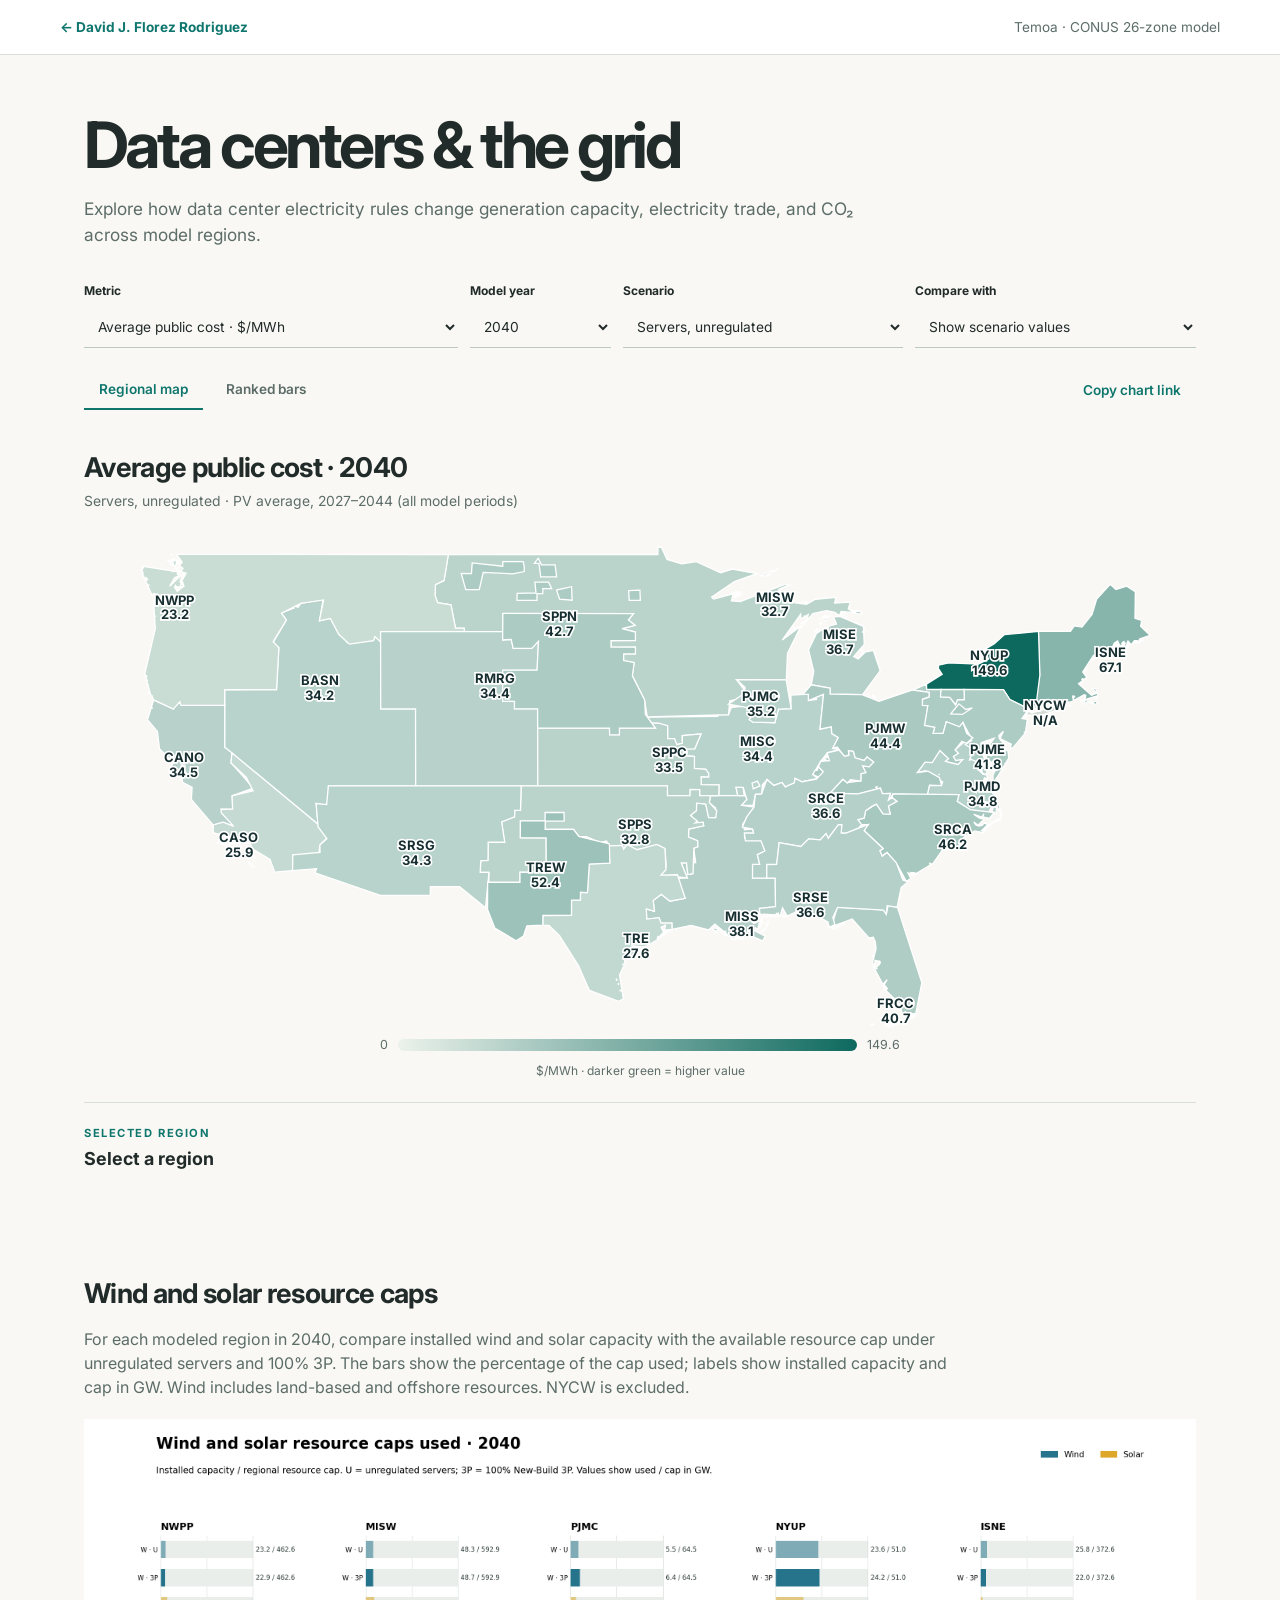
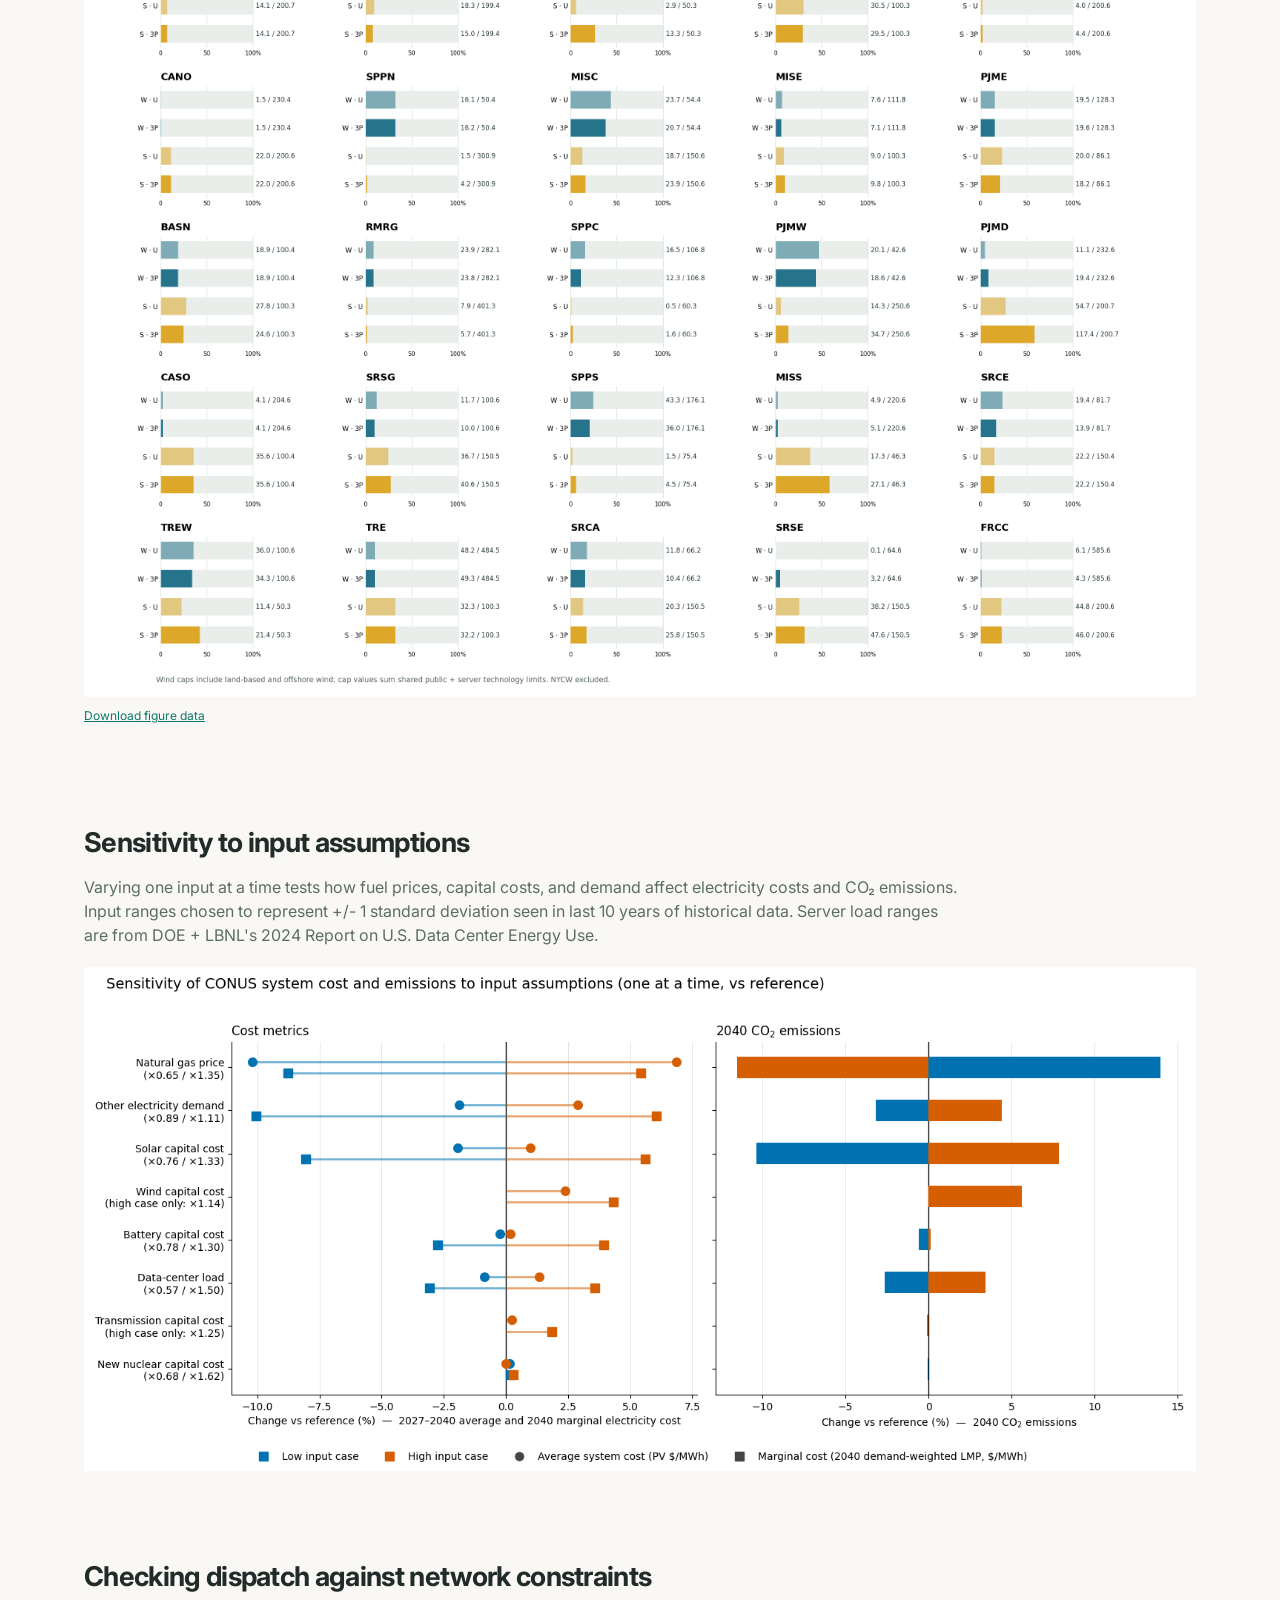
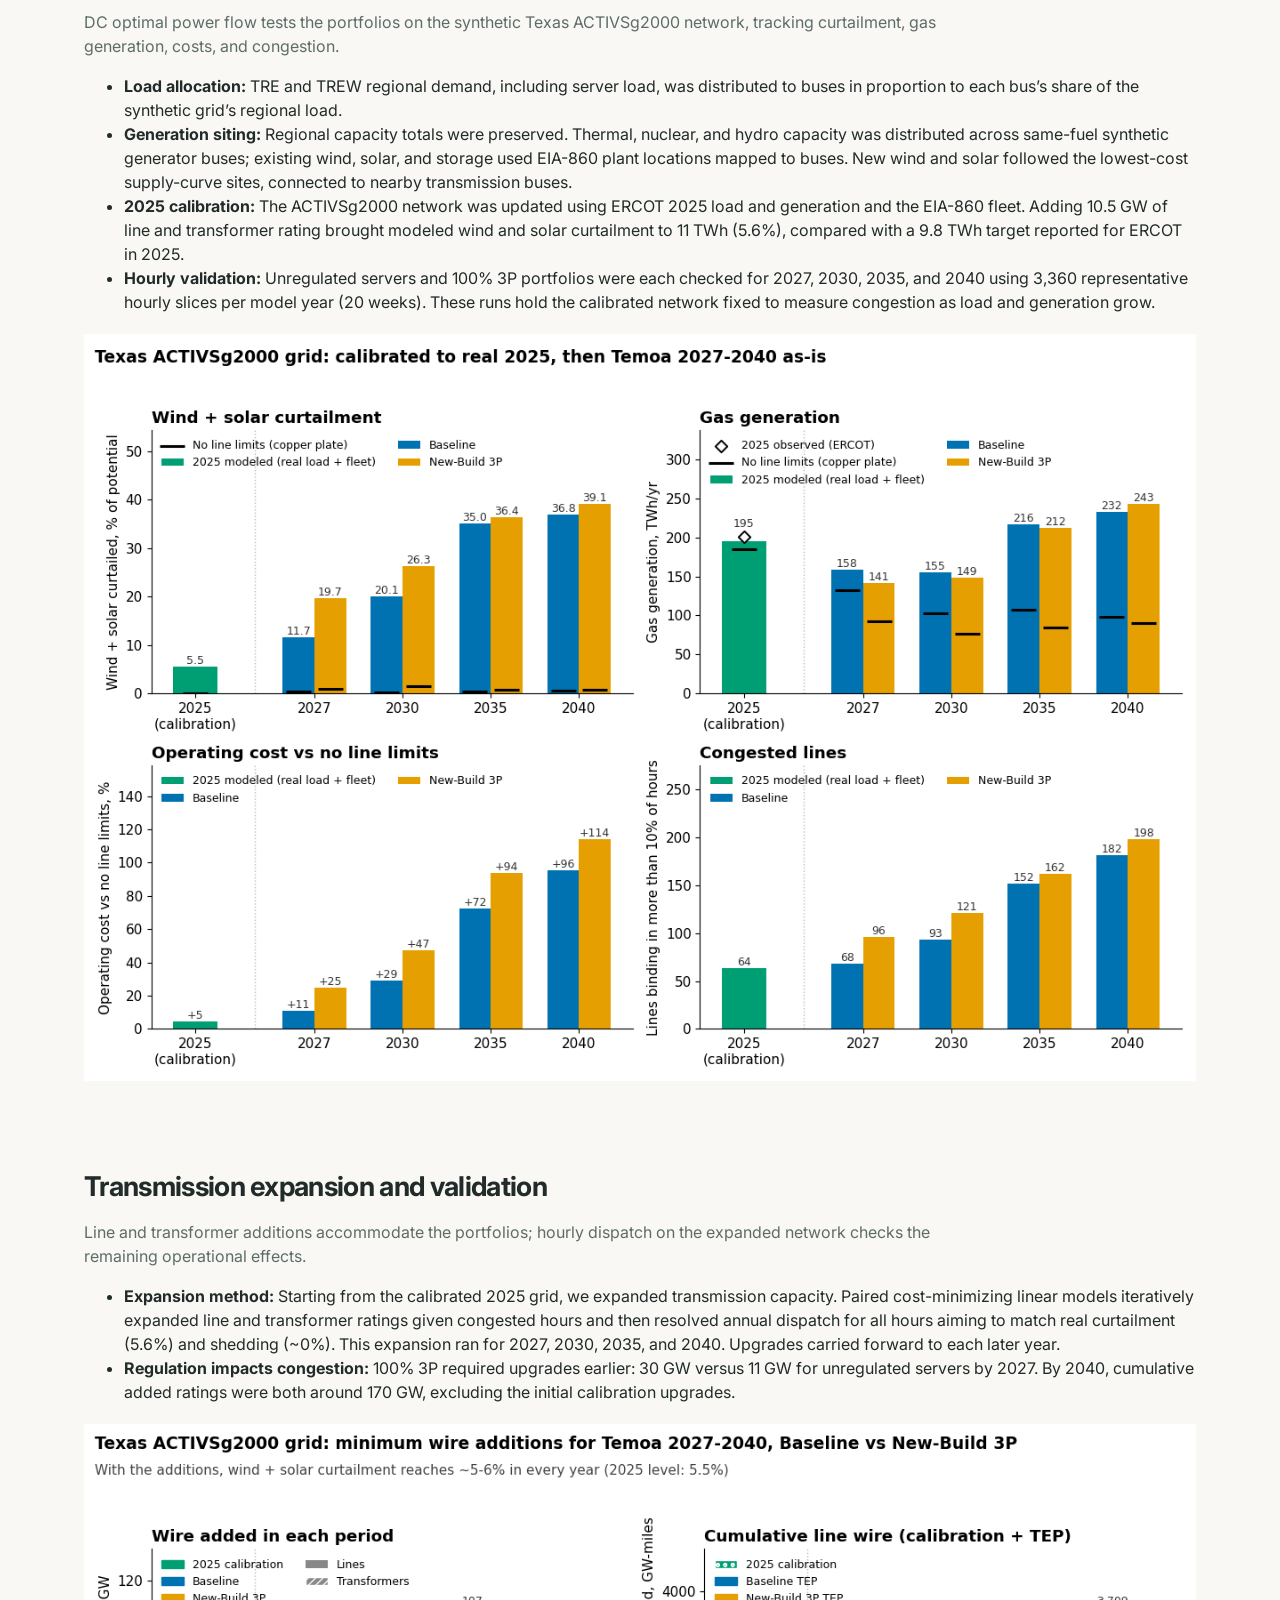
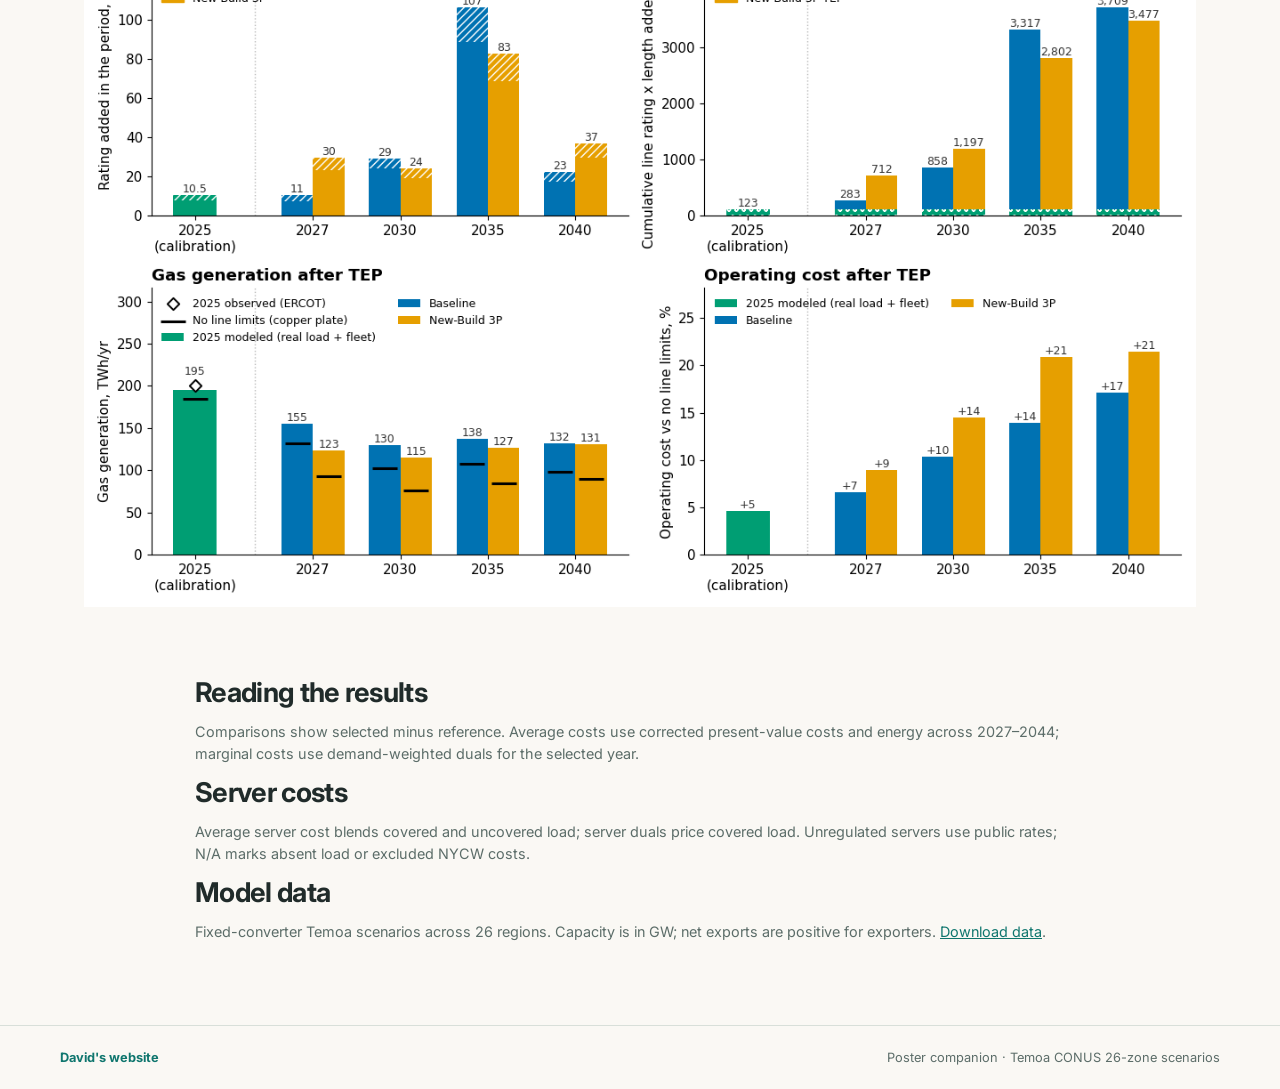
==== commit e95b1013: "resource caps & usage" ====
--- a/elote.html
+++ b/elote.html
@@ -76,6 +76,7 @@
       <p id="legend-note" class="legend-note"></p>
       <div class="region-detail" aria-live="polite"><div><span class="eyebrow">Selected region</span><h3 id="detail-region">Select a region</h3></div><div id="detail-value"></div></div>
     </section>
+<section class="figure-gallery" aria-label="Resource cap analysis"><article><h2>Wind and solar resource caps</h2><p>For each modeled region in 2040, compare installed wind and solar capacity with the available resource cap under unregulated servers and 100% 3P. The bars show the percentage of the cap used; labels show installed capacity and cap in GW. Wind includes land-based and offshore resources. NYCW is excluded.</p><figure><a href="data/figures/elote_resource_caps_2040_geofacet.png" target="_blank" rel="noopener"><img src="data/figures/elote_resource_caps_2040_geofacet.png" alt="Twenty-five-region geofacet with four wind and solar cap-usage bars per region for unregulated and 100% 3P servers" loading="lazy" width="2850"></a><figcaption><a href="data/elote-resource-caps-2040.csv" download>Download figure data</a></figcaption></figure></article></section>
 <section class="figure-gallery" aria-label="Supporting analyses"><article><h2>Sensitivity to input assumptions</h2><p>Varying one input at a time tests how fuel prices, capital costs, and demand affect electricity costs and CO₂ emissions. Input ranges chosen to represent +/- 1 standard deviation seen in last 10 years of historical data. Server load ranges are from DOE + LBNL's 2024 Report on U.S. Data Center Energy Use.</p><figure><a href="data/figures/pawpaw_sensitivity_tornado.png" target="_blank" rel="noopener"><img src="data/figures/pawpaw_sensitivity_tornado.png" alt="Sensitivity to input assumptions" loading="lazy" width="1500"></a></figure></article><article><h2>Checking dispatch against network constraints</h2><p>DC optimal power flow tests the portfolios on the synthetic Texas ACTIVSg2000 network, tracking curtailment, gas generation, costs, and congestion.</p>
 <ul>
   <li><strong>Load allocation:</strong> TRE and TREW regional demand, including server load, was distributed to buses in proportion to each bus’s share of the synthetic grid’s regional load.</li>
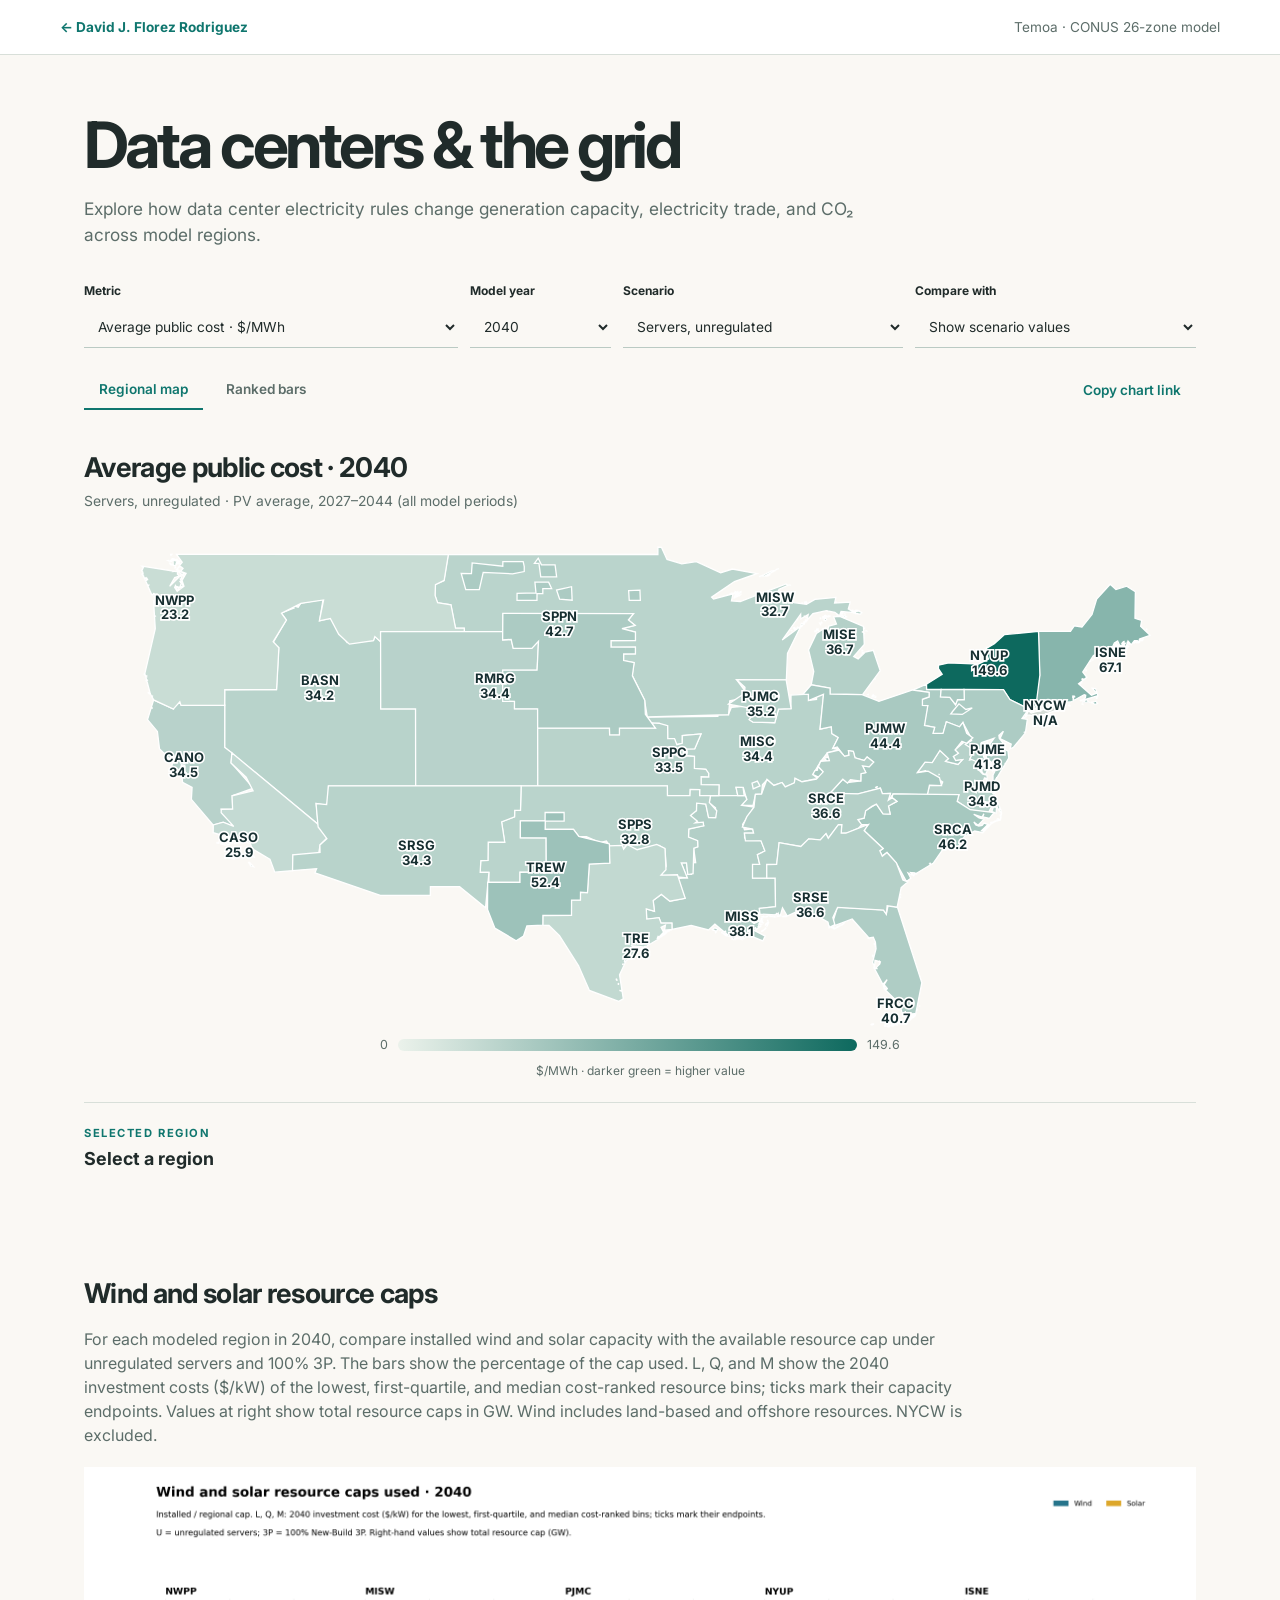
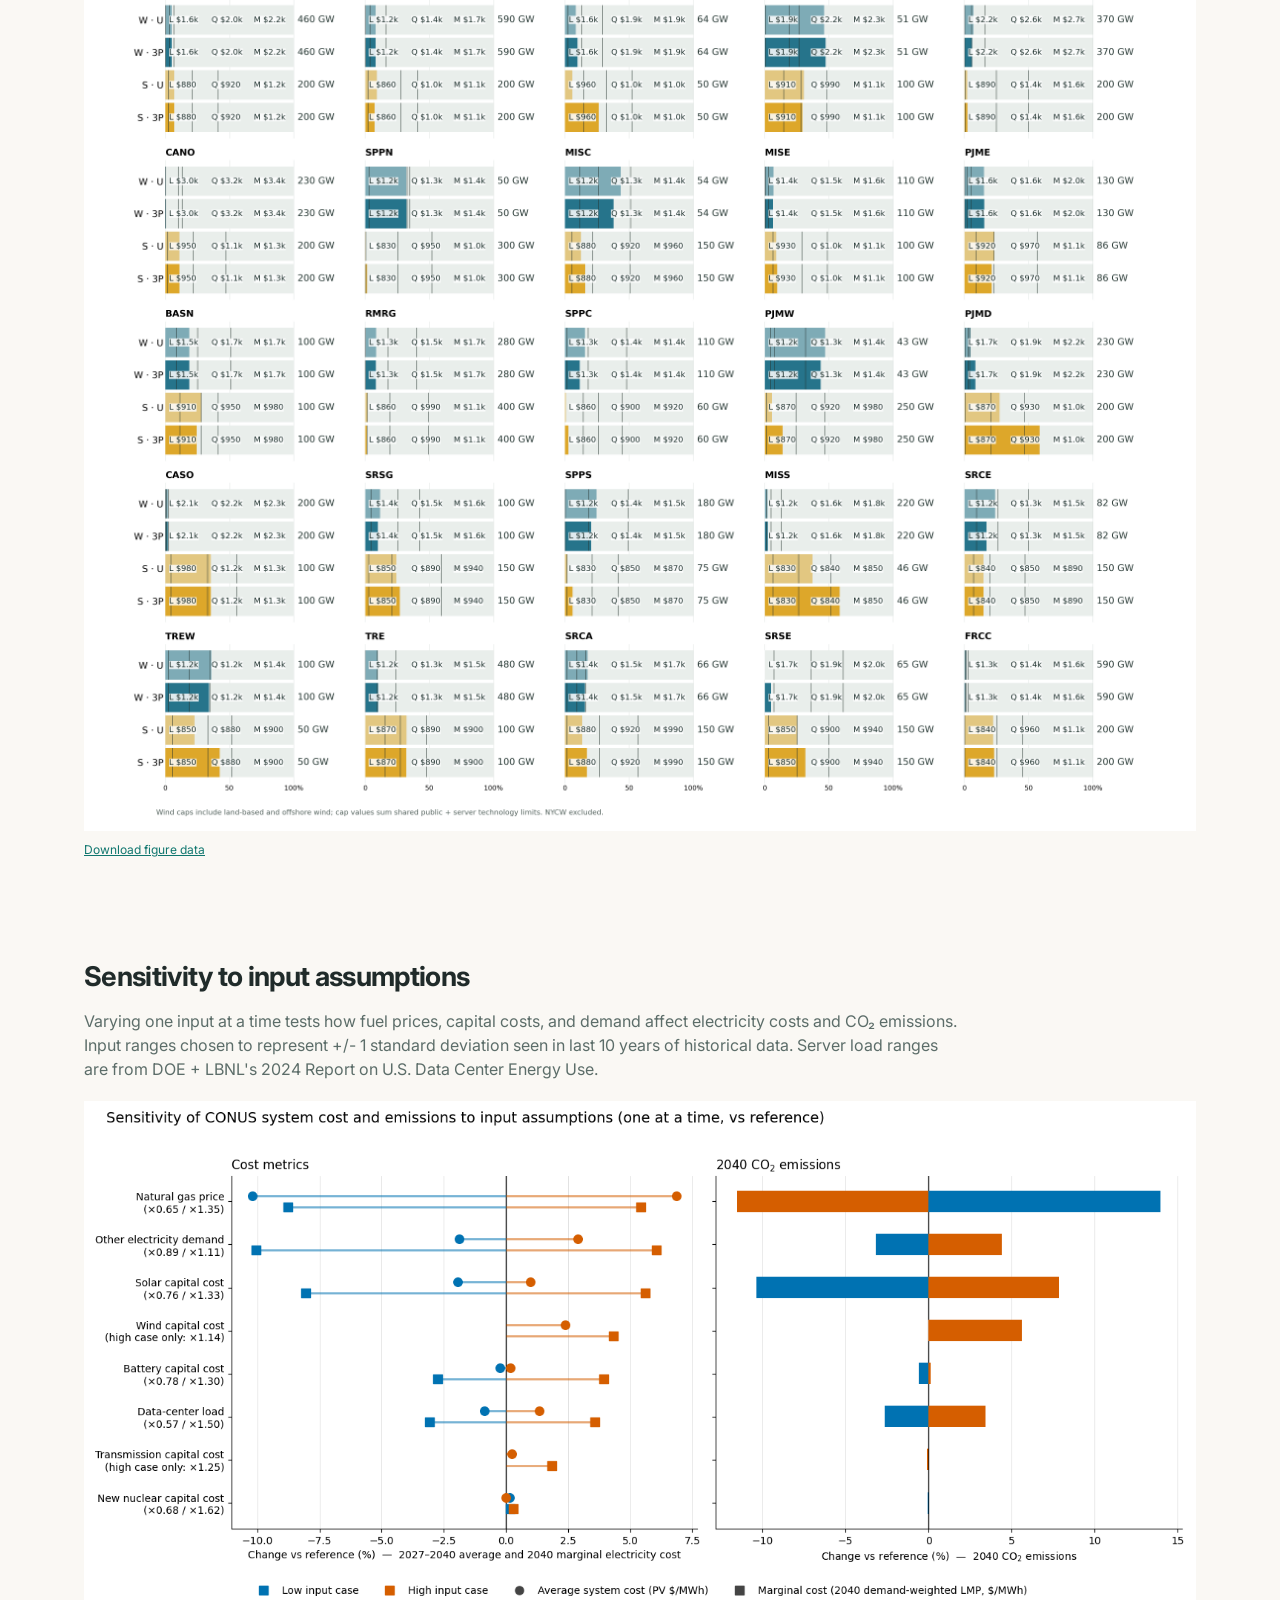
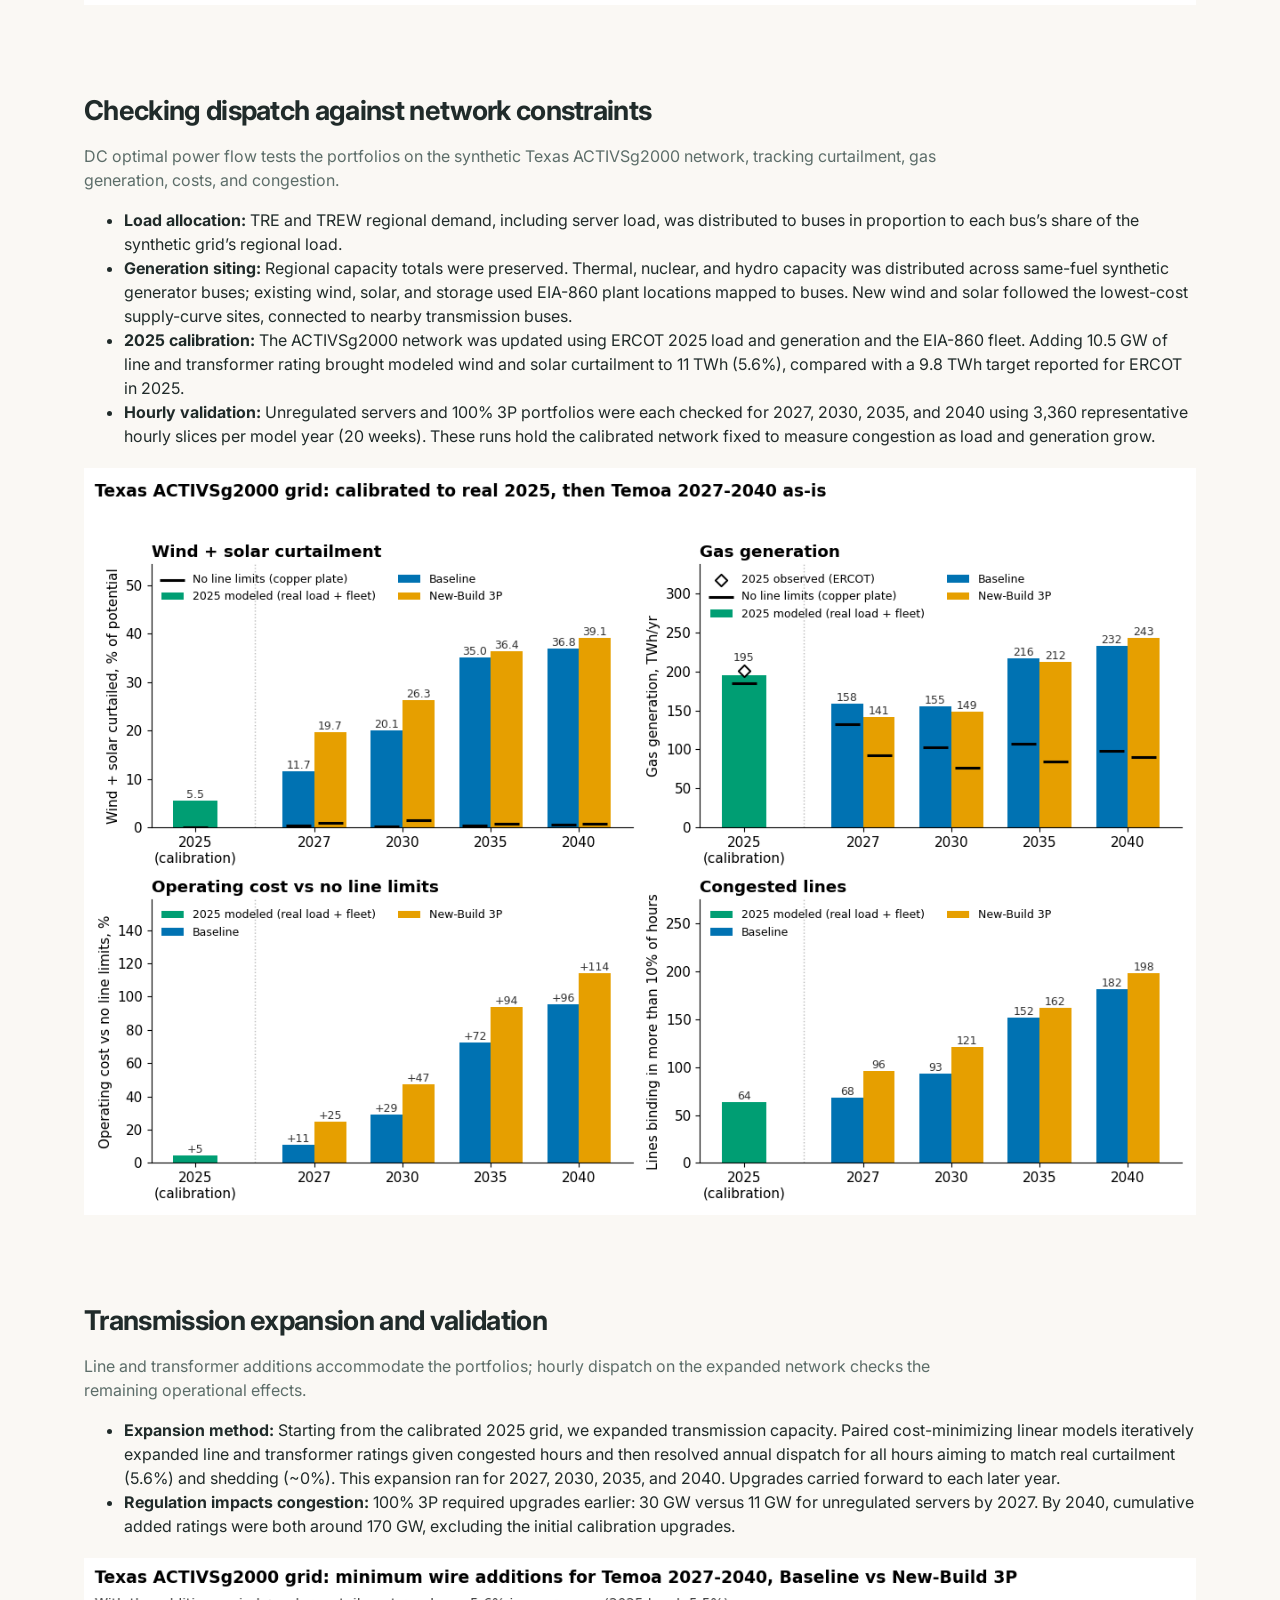
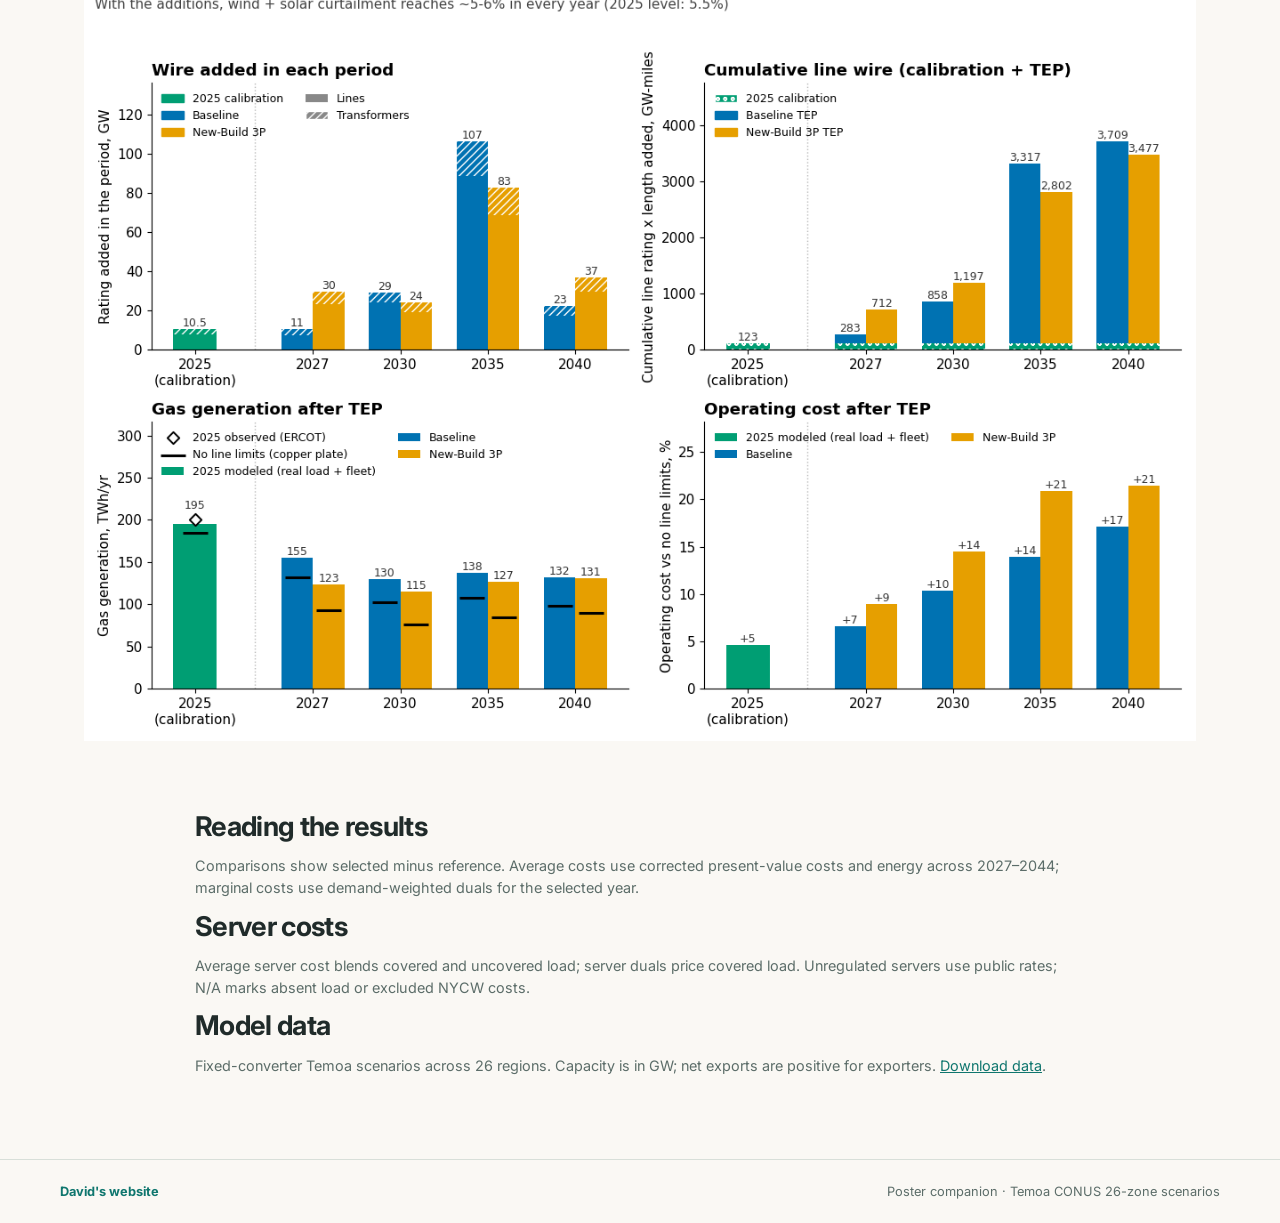
==== commit dbb91dea: "resources caps polished" ====
--- a/elote.html
+++ b/elote.html
@@ -76,7 +76,7 @@
       <p id="legend-note" class="legend-note"></p>
       <div class="region-detail" aria-live="polite"><div><span class="eyebrow">Selected region</span><h3 id="detail-region">Select a region</h3></div><div id="detail-value"></div></div>
     </section>
-<section class="figure-gallery" aria-label="Resource cap analysis"><article><h2>Wind and solar resource caps</h2><p>For each modeled region in 2040, compare installed wind and solar capacity with the available resource cap under unregulated servers and 100% 3P. The bars show the percentage of the cap used; labels show installed capacity and cap in GW. Wind includes land-based and offshore resources. NYCW is excluded.</p><figure><a href="data/figures/elote_resource_caps_2040_geofacet.png" target="_blank" rel="noopener"><img src="data/figures/elote_resource_caps_2040_geofacet.png" alt="Twenty-five-region geofacet with four wind and solar cap-usage bars per region for unregulated and 100% 3P servers" loading="lazy" width="2850"></a><figcaption><a href="data/elote-resource-caps-2040.csv" download>Download figure data</a></figcaption></figure></article></section>
+<section class="figure-gallery" aria-label="Resource cap analysis"><article><h2>Wind and solar resource caps</h2><p>For each modeled region in 2040, compare installed wind and solar capacity with the available resource cap under unregulated servers and 100% 3P. The bars show the percentage of the cap used. L, Q, and M show the 2040 investment costs ($/kW) of the lowest, first-quartile, and median cost-ranked resource bins; ticks mark their capacity endpoints. Values at right show total resource caps in GW. Wind includes land-based and offshore resources. NYCW is excluded.</p><figure><a href="data/figures/elote_resource_caps_cost_bins_2040_geofacet.png" target="_blank" rel="noopener"><img src="data/figures/elote_resource_caps_cost_bins_2040_geofacet.png" alt="Twenty-five-region geofacet with wind and solar resource-cap usage, cost-bin transition labels, and total cap for unregulated and 100% 3P servers" loading="lazy" width="2850"></a><figcaption><a href="data/elote_resource_caps_cost_bins_2040.csv" download>Download figure data</a></figcaption></figure></article></section>
 <section class="figure-gallery" aria-label="Supporting analyses"><article><h2>Sensitivity to input assumptions</h2><p>Varying one input at a time tests how fuel prices, capital costs, and demand affect electricity costs and CO₂ emissions. Input ranges chosen to represent +/- 1 standard deviation seen in last 10 years of historical data. Server load ranges are from DOE + LBNL's 2024 Report on U.S. Data Center Energy Use.</p><figure><a href="data/figures/pawpaw_sensitivity_tornado.png" target="_blank" rel="noopener"><img src="data/figures/pawpaw_sensitivity_tornado.png" alt="Sensitivity to input assumptions" loading="lazy" width="1500"></a></figure></article><article><h2>Checking dispatch against network constraints</h2><p>DC optimal power flow tests the portfolios on the synthetic Texas ACTIVSg2000 network, tracking curtailment, gas generation, costs, and congestion.</p>
 <ul>
   <li><strong>Load allocation:</strong> TRE and TREW regional demand, including server load, was distributed to buses in proportion to each bus’s share of the synthetic grid’s regional load.</li>
